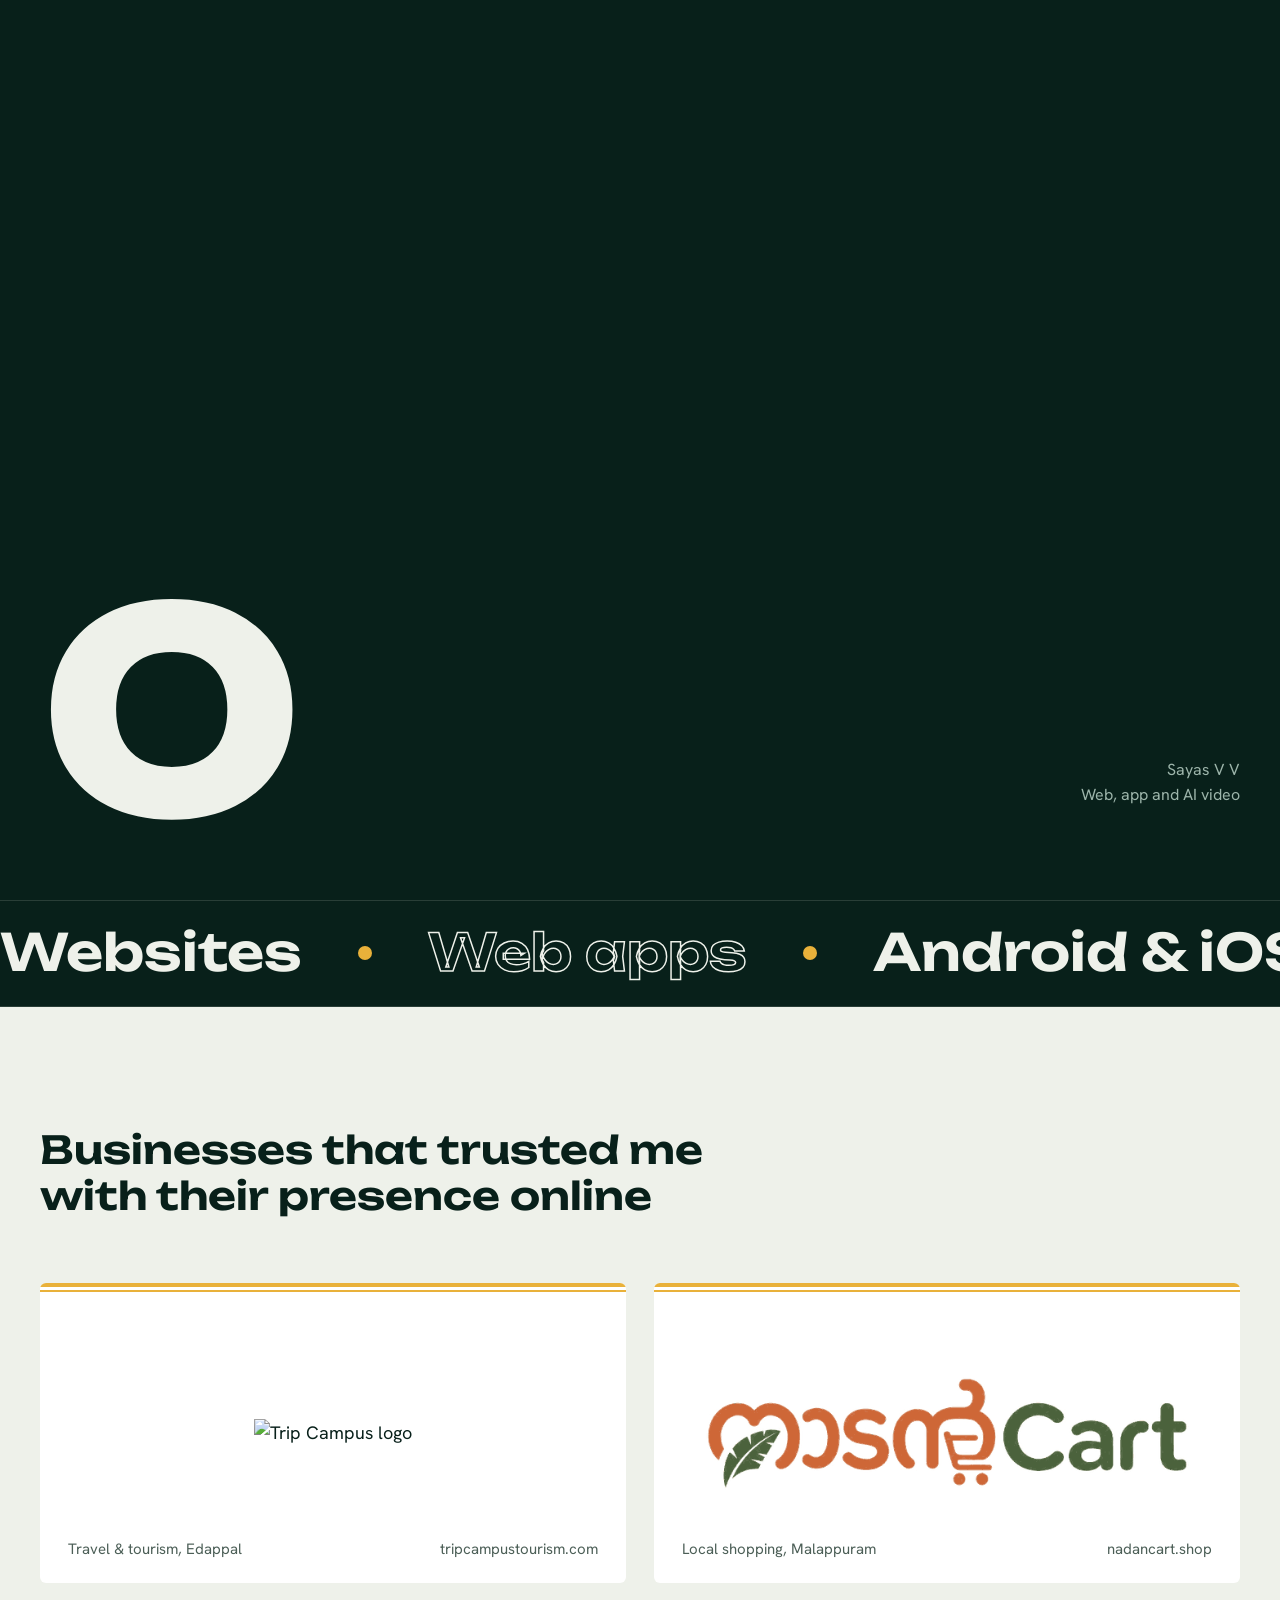
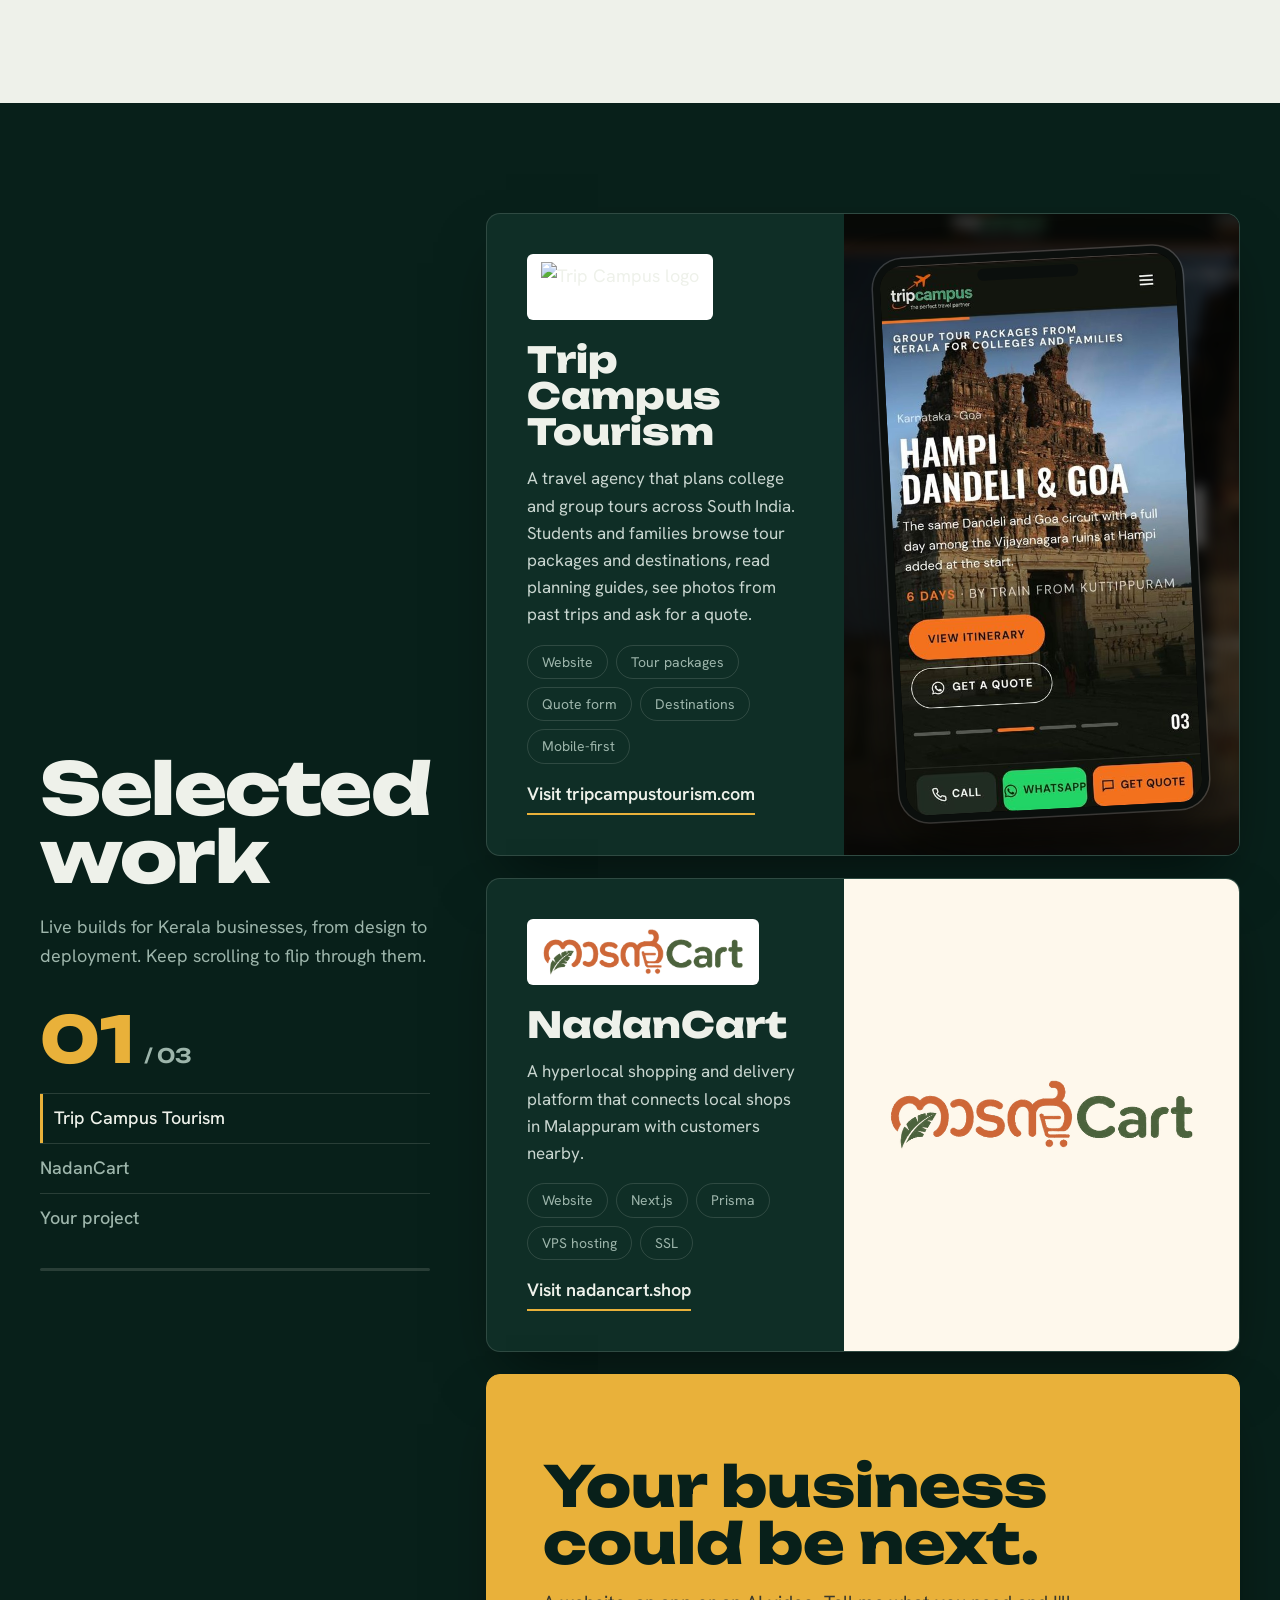
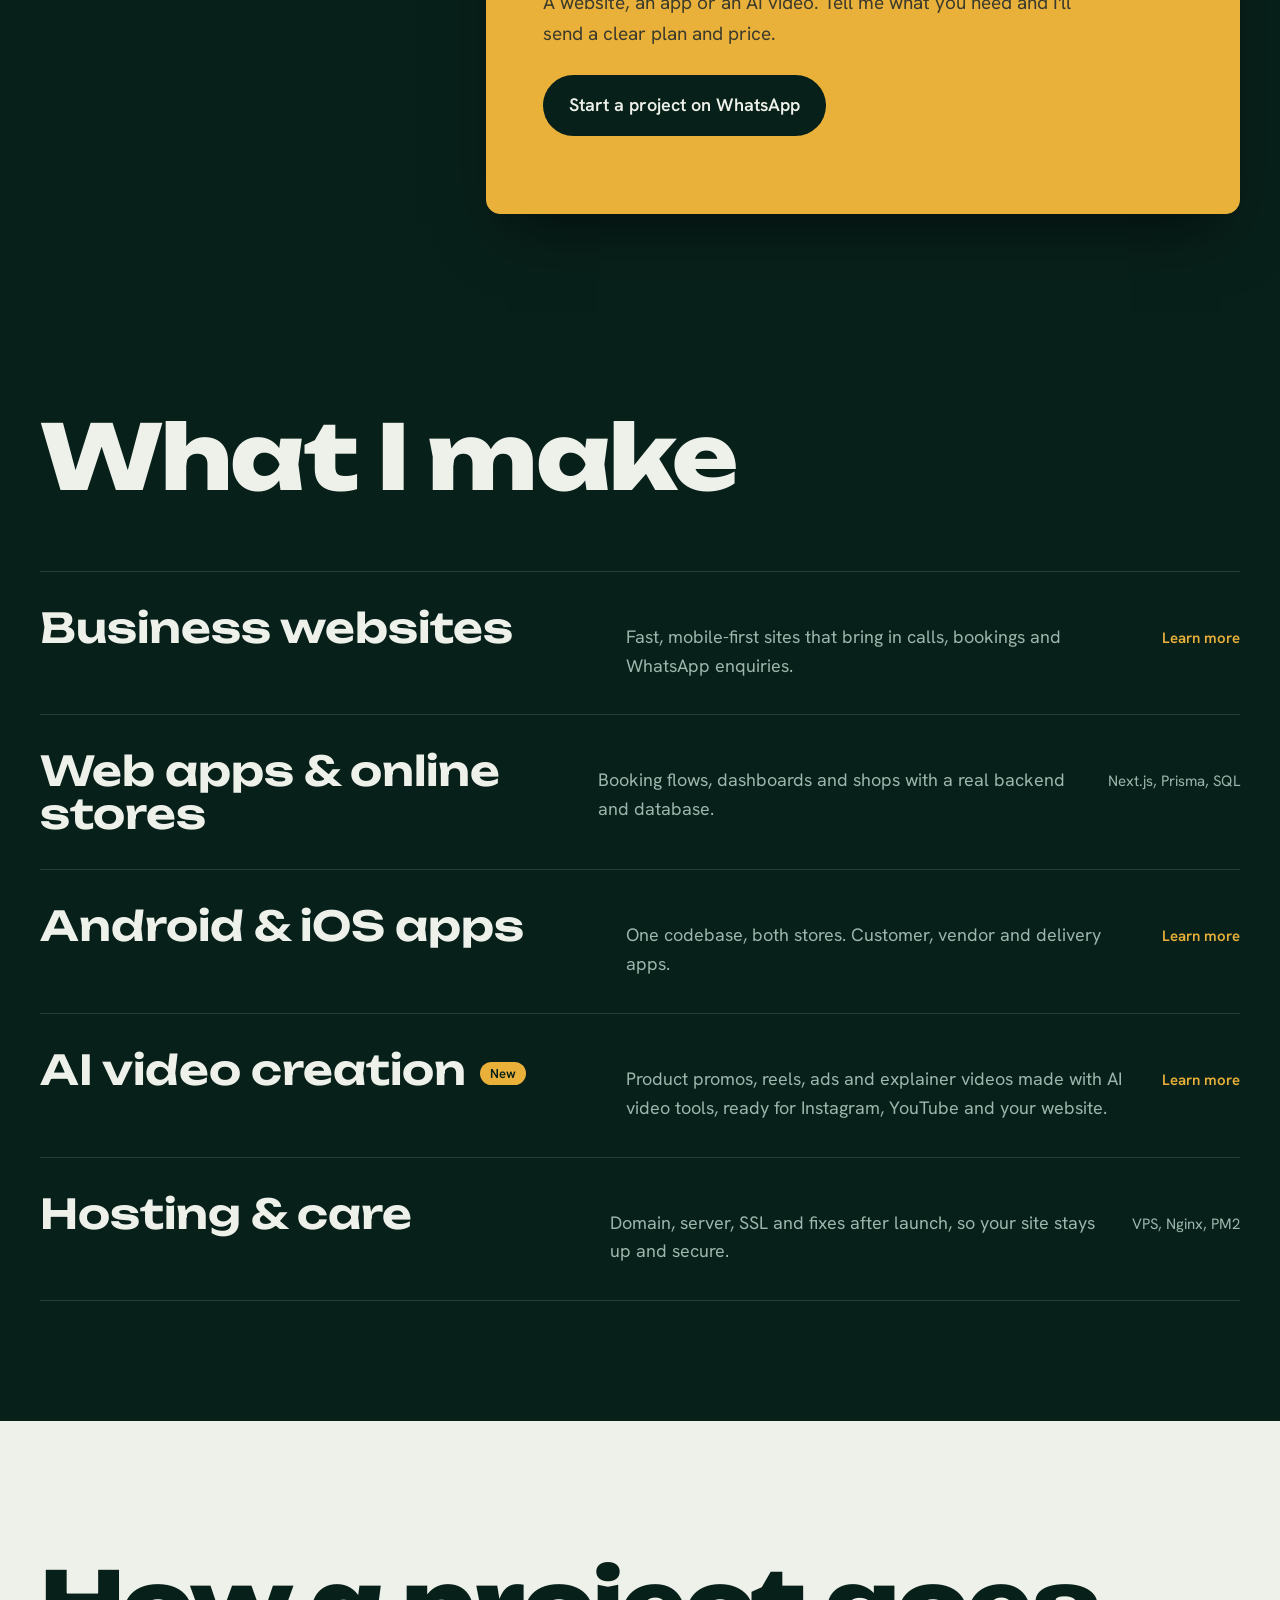
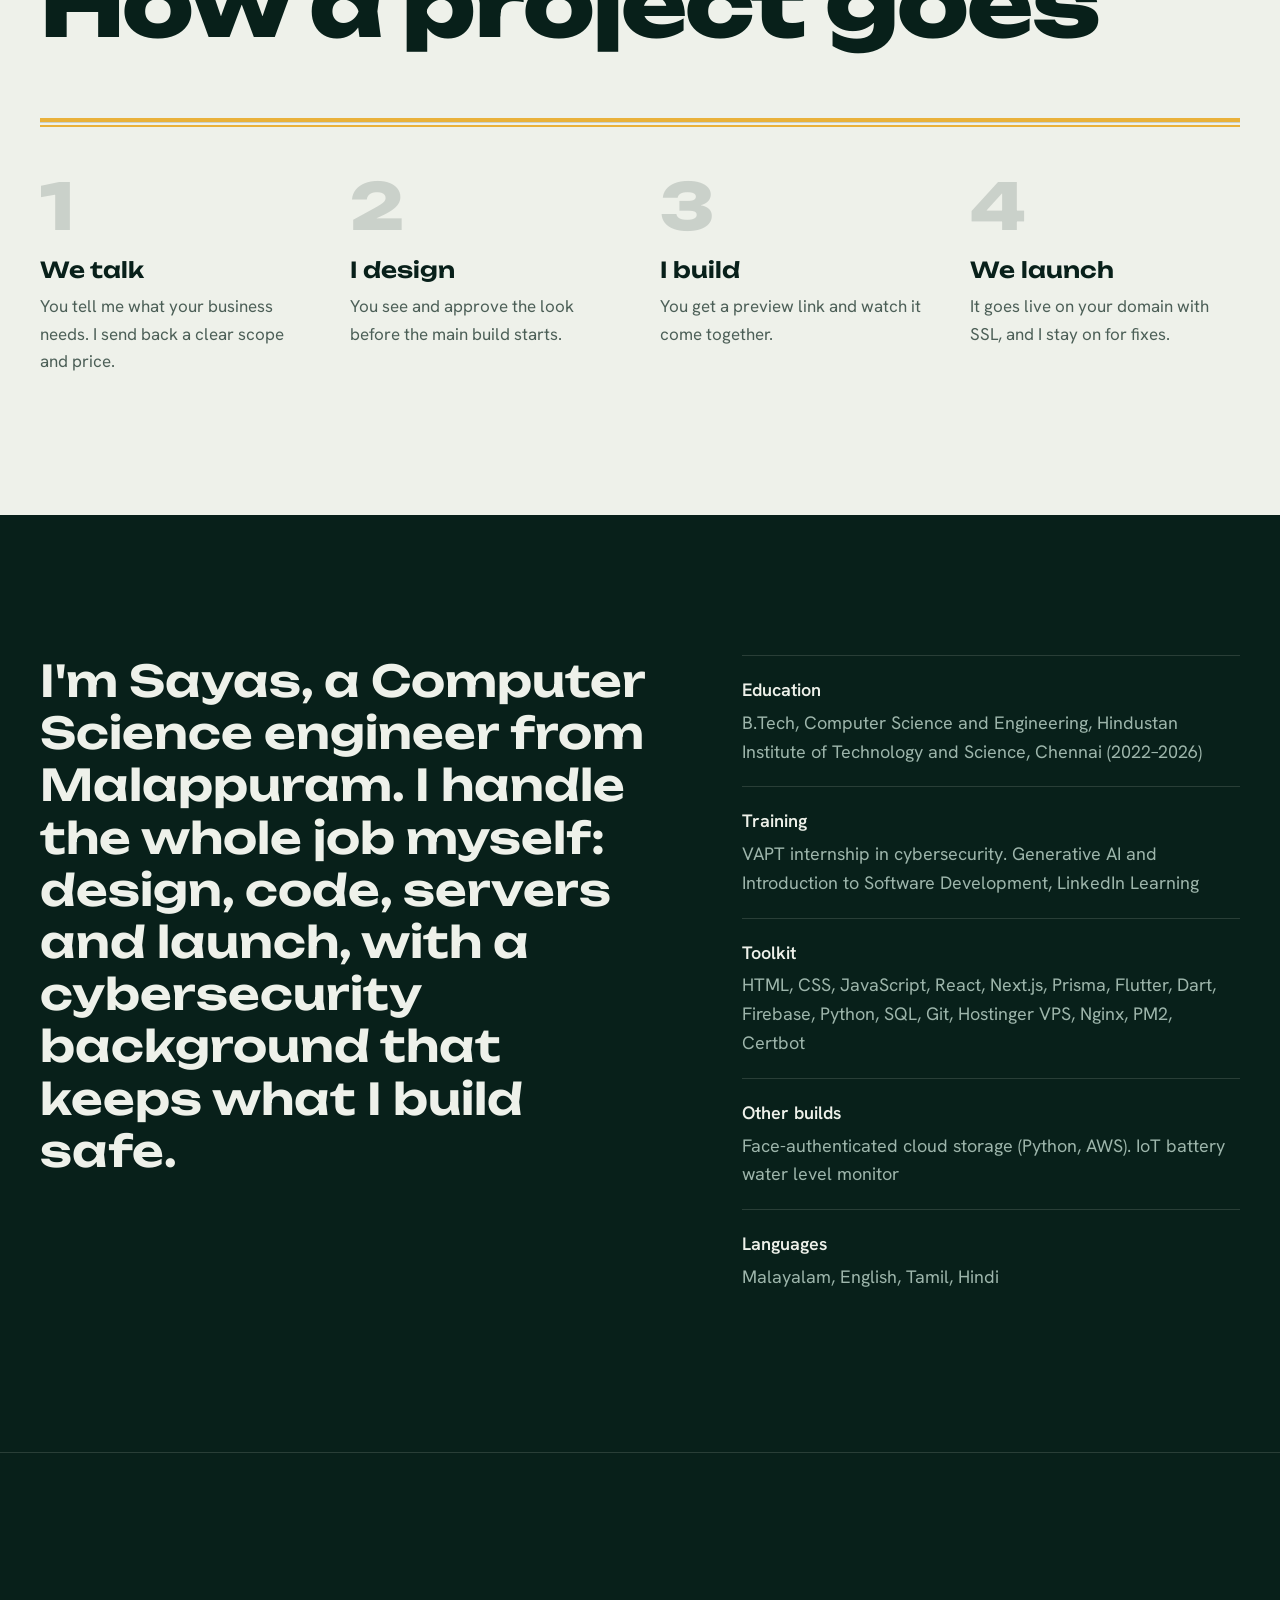
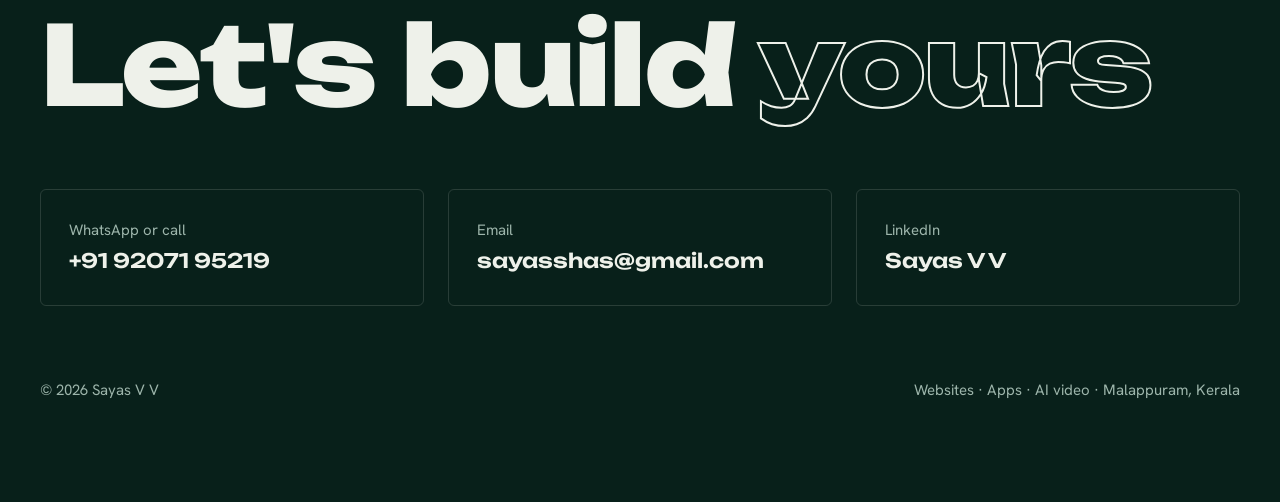
==== index.html @ 2b57c1a7 "Launch redesigned portfolio site with service pages Co-Authored-By: Claude Opus 5.5 <noreply@anthrop" ====
<!DOCTYPE html>
<html lang="en">
<head>
<meta charset="utf-8">
<meta name="viewport" content="width=device-width, initial-scale=1">
<title>Freelance Web &amp; App Developer, Malappuram | Sayas V V</title>
<meta name="description" content="Freelance web and app developer in Malappuram, Kerala. I build business websites, online stores, Flutter apps and AI videos. Message me on WhatsApp for a quote.">
<link rel="canonical" href="https://www.sayasvvportfolio.space/">
<meta name="robots" content="index, follow, max-image-preview:large">
<meta name="author" content="Sayas V V">
<meta property="og:type" content="website">
<meta property="og:site_name" content="Sayas V V">
<meta property="og:locale" content="en_IN">
<meta property="og:title" content="Sayas V V — Freelance Web &amp; App Developer in Kerala">
<meta property="og:description" content="Websites, mobile apps and AI videos for businesses, built and launched end to end.">
<meta property="og:url" content="https://www.sayasvvportfolio.space/">
<meta property="og:image" content="https://www.sayasvvportfolio.space/og-image.jpg">
<meta property="og:image:width" content="1200">
<meta property="og:image:height" content="630">
<meta property="og:image:alt" content="Sayas V V, freelance web and app developer, Malappuram, Kerala">
<meta name="twitter:card" content="summary_large_image">
<meta name="twitter:title" content="Sayas V V — Freelance Web &amp; App Developer in Kerala">
<meta name="twitter:description" content="Websites, mobile apps and AI videos for businesses, built and launched end to end.">
<meta name="twitter:image" content="https://www.sayasvvportfolio.space/og-image.jpg">
<meta name="theme-color" content="#08201A">
<link rel="icon" href="favicon.svg" type="image/svg+xml">
<link rel="apple-touch-icon" href="apple-touch-icon.png">
<script type="application/ld+json">
{
 "@context": "https://schema.org",
 "@graph": [
  {
   "@type": "Person",
   "@id": "https://www.sayasvvportfolio.space/#person",
   "name": "Sayas V V",
   "jobTitle": "Freelance Web & App Developer",
   "url": "https://www.sayasvvportfolio.space/",
   "image": "https://www.sayasvvportfolio.space/og-image.jpg",
   "email": "mailto:sayasshas@gmail.com",
   "telephone": "+919207195219",
   "address": {
    "@type": "PostalAddress",
    "addressLocality": "Malappuram",
    "addressRegion": "Kerala",
    "addressCountry": "IN"
   },
   "alumniOf": {
    "@type": "CollegeOrUniversity",
    "name": "Hindustan Institute of Technology and Science"
   },
   "knowsAbout": [
    "Web development",
    "React",
    "Next.js",
    "Flutter",
    "Mobile app development",
    "AI video creation",
    "Cybersecurity"
   ],
   "knowsLanguage": [
    "ml",
    "en",
    "ta",
    "hi"
   ],
   "sameAs": [
    "https://www.linkedin.com/in/sayas-v-v-527461316"
   ]
  },
  {
   "@type": "ProfessionalService",
   "@id": "https://www.sayasvvportfolio.space/#service",
   "name": "Sayas V V — Freelance Web & App Development",
   "url": "https://www.sayasvvportfolio.space/",
   "image": "https://www.sayasvvportfolio.space/og-image.jpg",
   "telephone": "+919207195219",
   "email": "sayasshas@gmail.com",
   "founder": {
    "@id": "https://www.sayasvvportfolio.space/#person"
   },
   "address": {
    "@type": "PostalAddress",
    "addressLocality": "Malappuram",
    "addressRegion": "Kerala",
    "addressCountry": "IN"
   },
   "areaServed": [
    {
     "@type": "City",
     "name": "Malappuram"
    },
    {
     "@type": "State",
     "name": "Kerala"
    },
    {
     "@type": "Country",
     "name": "India"
    }
   ],
   "hasOfferCatalog": {
    "@type": "OfferCatalog",
    "name": "Services",
    "itemListElement": [
     {
      "@type": "Offer",
      "itemOffered": {
       "@type": "Service",
       "name": "Business website development",
       "description": "Fast, mobile-first websites for local businesses"
      }
     },
     {
      "@type": "Offer",
      "itemOffered": {
       "@type": "Service",
       "name": "Web app and online store development",
       "description": "Booking systems, dashboards and e-commerce built with Next.js and Prisma"
      }
     },
     {
      "@type": "Offer",
      "itemOffered": {
       "@type": "Service",
       "name": "Android and iOS app development",
       "description": "Cross-platform mobile apps built with Flutter"
      }
     },
     {
      "@type": "Offer",
      "itemOffered": {
       "@type": "Service",
       "name": "AI video creation",
       "description": "Product promos, reels, ads and explainer videos made with AI video tools"
      }
     },
     {
      "@type": "Offer",
      "itemOffered": {
       "@type": "Service",
       "name": "Website hosting and maintenance",
       "description": "Domain, VPS, SSL setup and ongoing fixes"
      }
     }
    ]
   }
  },
  {
   "@type": "WebSite",
   "@id": "https://www.sayasvvportfolio.space/#website",
   "url": "https://www.sayasvvportfolio.space/",
   "name": "Sayas V V",
   "inLanguage": "en-IN",
   "publisher": {
    "@id": "https://www.sayasvvportfolio.space/#person"
   }
  }
 ]
}
</script>
<link rel="preconnect" href="https://cdnjs.cloudflare.com" crossorigin>
<link rel="preconnect" href="https://unpkg.com" crossorigin>
<link rel="preconnect" href="https://fonts.googleapis.com">
<link rel="preconnect" href="https://fonts.gstatic.com" crossorigin>
<link href="https://fonts.googleapis.com/css2?family=Unbounded:wght@400;600;800&family=Hanken+Grotesk:wght@400;500;600&display=swap" rel="stylesheet">
<style>
:root{
  --ink:#08201A;      /* backwater green, the night */
  --ink-2:#0F2E26;
  --paper:#EEF1EA;    /* daylight */
  --gold:#E9B13A;     /* kasavu gold */
  --leaf:#3E9C74;
  --mist:#9DB5AB;
  --line:rgba(238,241,234,.14);
}
*{box-sizing:border-box}
.sr{position:absolute!important;width:1px;height:1px;padding:0;margin:-1px;overflow:hidden;clip:rect(0,0,0,0);white-space:nowrap;border:0}
html{background:var(--ink)}
body{margin:0;background:var(--ink);color:var(--paper);font:18px/1.6 "Hanken Grotesk",system-ui,sans-serif;-webkit-font-smoothing:antialiased;overflow-x:hidden}
a{color:inherit}
img{display:block;max-width:100%}
:focus-visible{outline:2px solid var(--gold);outline-offset:4px;border-radius:2px}
.d{font-family:Unbounded,system-ui,sans-serif;letter-spacing:-.02em;line-height:.95}
.wrap{max-width:1320px;margin:0 auto;padding:0 40px}
.kasavu{height:10px;background:
  linear-gradient(var(--gold),var(--gold)) 0 0/100% 4px no-repeat,
  linear-gradient(var(--gold),var(--gold)) 0 7px/100% 2px no-repeat;transform-origin:left}

/* ---------- loader ---------- */
#loader{position:fixed;inset:0;z-index:100;background:var(--ink);display:flex;flex-direction:column;justify-content:flex-end;padding:40px}
#loader .count{font:800 clamp(96px,22vw,320px)/.8 Unbounded,sans-serif;color:var(--paper);letter-spacing:-.04em}
#loader .row{display:flex;justify-content:space-between;align-items:end;gap:20px}
#loader p{margin:0 0 14px;color:var(--mist);font-size:16px;max-width:260px;text-align:right}
#loader .kasavu{margin-top:28px;transform:scaleX(0)}
.no-js #loader,.reduced #loader{display:none}

/* ---------- nav ---------- */
header{position:fixed;top:0;left:0;right:0;z-index:50;mix-blend-mode:difference}
header .wrap{display:flex;justify-content:space-between;align-items:center;height:84px}
.brand{font:600 17px Unbounded,sans-serif;text-decoration:none;color:#fff}
header nav{display:flex;gap:32px;align-items:center}
header nav a{text-decoration:none;color:#fff;font-weight:500}
header nav a.pill{border:1.5px solid #fff;border-radius:40px;padding:9px 20px}

/* ---------- hero ---------- */
.hero{position:relative;min-height:100svh;display:flex;flex-direction:column;justify-content:flex-end;padding:120px 0 48px;overflow:hidden}
#ripples{position:absolute;inset:0;width:100%;height:100%;opacity:.9}
.hero .wrap{position:relative;width:100%}
.role{font-size:20px;color:var(--mist);margin:0 0 10px;overflow:hidden}
.role span{display:inline-block}
.name{font-weight:800;font-size:clamp(40px,12.4vw,210px);margin:0;white-space:nowrap}
.name .ch{display:inline-block;will-change:transform}
.name-line{overflow:hidden;padding-bottom:.04em}
.hero-foot{display:grid;grid-template-columns:1fr auto;gap:40px;align-items:end;margin-top:36px}
.hero-foot p{font-size:22px;line-height:1.5;margin:0;max-width:30em}
.scroll-cue{display:flex;align-items:center;gap:12px;color:var(--mist);font-size:15px;white-space:nowrap}
.scroll-cue i{width:1px;height:56px;background:linear-gradient(var(--gold),transparent);display:block;animation:drip 2s infinite}
@keyframes drip{0%{transform:scaleY(0);transform-origin:top}50%{transform:scaleY(1);transform-origin:top}51%{transform-origin:bottom}100%{transform:scaleY(0);transform-origin:bottom}}

/* ---------- marquee ---------- */
.marquee{border-top:1px solid var(--line);border-bottom:1px solid var(--line);overflow:hidden;padding:26px 0;white-space:nowrap}
.marquee .track{display:inline-flex;gap:56px;font:600 clamp(28px,4vw,52px)/1 Unbounded,sans-serif;will-change:transform}
.marquee .track span{display:inline-flex;align-items:center;gap:56px}
.marquee .track span::after{content:"";width:14px;height:14px;border-radius:50%;background:var(--gold)}
.marquee .track span.o{color:transparent;-webkit-text-stroke:1.5px var(--paper)}

/* ---------- clients ---------- */
.clients{background:var(--paper);color:var(--ink);padding:120px 0}
.clients h2{font:600 clamp(26px,3vw,40px)/1.2 Unbounded,sans-serif;margin:0 0 64px;max-width:18em}
.logos{display:grid;grid-template-columns:1fr 1fr;gap:28px}
.logo-tile{position:relative;background:#fff;border-radius:6px;min-height:300px;display:flex;align-items:center;justify-content:center;padding:48px;text-decoration:none;color:var(--ink);overflow:hidden}
.logo-tile img{max-height:120px;width:auto;transition:transform .5s cubic-bezier(.2,.8,.2,1)}
.logo-tile:hover img{transform:scale(1.06)}
.logo-tile .cap{position:absolute;left:28px;bottom:22px;right:28px;display:flex;justify-content:space-between;font-size:15px;color:#4C5F57}
.logo-tile .kasavu{position:absolute;left:0;right:0;top:0}

/* ---------- work: cards change as you scroll ---------- */
.work{position:relative;background:var(--ink)}
.work-pin{min-height:100svh;display:flex;align-items:center;padding:110px 0 60px}
.work-grid{display:grid;grid-template-columns:.72fr 1.6fr;gap:56px;align-items:center;width:100%}
.work-side h2{font-weight:800;font-size:clamp(48px,5.6vw,96px);margin:0 0 22px}
.work-side p{color:var(--mist);margin:0 0 36px;max-width:22em}
.work-count{font:800 64px/1 Unbounded,sans-serif;display:flex;align-items:baseline;gap:10px;margin-bottom:22px}
.work-count .cur{display:inline-block;color:var(--gold);min-width:1.4em}
.work-count .tot{font-size:20px;color:var(--mist);font-weight:600}
.work-list{list-style:none;margin:0 0 26px;padding:0}
.work-list li{padding:10px 0;border-top:1px solid var(--line);color:var(--mist);transition:color .3s,padding .3s;font-weight:500}
.work-list li.on{color:var(--paper);padding-left:14px;box-shadow:inset 3px 0 0 var(--gold)}
.work-bar{height:3px;background:var(--line);border-radius:3px;overflow:hidden}
.work-bar i{display:block;height:100%;width:0;background:var(--gold)}
.deck{display:flex;flex-direction:column;gap:22px}
.cards-on .deck{position:relative;display:block;height:min(72svh,620px)}
.cards-on .deck .proj{position:absolute;inset:0;will-change:transform}
.proj{display:grid;grid-template-columns:.95fr 1.05fr;background:var(--ink-2);border-radius:14px;overflow:hidden;min-height:440px;box-shadow:0 30px 60px -20px rgba(0,0,0,.55);border:1px solid var(--line)}
.proj-info{padding:40px;display:flex;flex-direction:column;gap:16px}
.proj-info .lg{height:50px;width:auto;align-self:flex-start;background:#fff;padding:8px 14px;border-radius:6px;box-sizing:content-box}
.proj-info h3{font:800 clamp(28px,2.8vw,44px)/1 Unbounded,sans-serif;margin:6px 0 0}
.proj-info p{margin:0;color:#C9D6D0;font-size:17px}
.chips{display:flex;flex-wrap:wrap;gap:8px}
.chips span{border:1px solid var(--line);border-radius:30px;padding:5px 14px;font-size:14px;color:var(--mist)}
.visit{margin-top:auto;display:inline-flex;align-items:center;gap:12px;font-weight:600;text-decoration:none;align-self:flex-start;border-bottom:2px solid var(--gold);padding-bottom:4px}
.proj-media{position:relative;overflow:hidden;background:#0b0b0b}
.proj-media img{position:absolute;inset:0;width:100%;height:100%;object-fit:cover;object-position:left top}
.proj-media.cart{background:#FEF8EC;display:flex;align-items:center;justify-content:center}
.proj-media.cart img{position:relative;width:78%;height:auto;object-fit:contain}
.proj-media.device{display:flex;align-items:center;justify-content:center;background:#0E1512}
.proj-media.device .bgshot{filter:blur(6px) brightness(.45);transform:scale(1.08)}
.phone{position:relative;height:88%;aspect-ratio:880/1598;border-radius:30px;border:7px solid #0B0F0D;box-shadow:0 0 0 1.5px rgba(255,255,255,.18),0 30px 60px -12px rgba(0,0,0,.7);overflow:hidden;background:#000;transform:rotate(-3deg)}
.phone img{position:absolute;inset:0;width:100%;height:100%;object-fit:cover;object-position:top}
.phone::before{content:"";position:absolute;top:7px;left:50%;width:34%;height:12px;margin-left:-17%;border-radius:10px;background:#0B0F0D;z-index:1}
.proj.next{background:var(--gold);color:var(--ink);grid-template-columns:1fr;border-color:var(--gold)}
.proj.next .proj-info{justify-content:center;padding:56px}
.proj.next h3{font-size:clamp(36px,4.4vw,72px);line-height:1.02}
.proj.next p{color:#3B3A2C;font-size:19px;max-width:28em}
.proj.next .go{align-self:flex-start;margin-top:10px;background:var(--ink);color:var(--paper);text-decoration:none;font-weight:600;padding:16px 26px;border-radius:40px}

/* ---------- services ---------- */
.services{padding:140px 0 120px}
.sec-title{font-weight:800;font-size:clamp(48px,7vw,104px);margin:0 0 72px}
.svc{display:grid;grid-template-columns:1.1fr 1fr auto;gap:32px;align-items:baseline;padding:34px 0;border-top:1px solid var(--line);position:relative}
.svc:last-child{border-bottom:1px solid var(--line)}
a.svc{text-decoration:none;color:inherit}
a.svc .tools{color:var(--gold);font-weight:600}
.svc h3{font:600 clamp(26px,3.2vw,46px)/1.05 Unbounded,sans-serif;margin:0;transition:transform .45s cubic-bezier(.2,.8,.2,1),color .3s}
.svc p{margin:0;color:var(--mist)}
.svc .tools{font-size:15px;color:var(--mist);text-align:right;white-space:nowrap}
.svc::before{content:"";position:absolute;left:0;top:-1px;height:1px;width:100%;background:var(--gold);transform:scaleX(0);transform-origin:left;transition:transform .6s cubic-bezier(.2,.8,.2,1)}
.svc:hover::before{transform:scaleX(1)}
.svc:hover h3{transform:translateX(18px);color:var(--gold)}
.svc .new{display:inline-block;vertical-align:middle;margin-left:14px;font:600 13px Hanken Grotesk,sans-serif;background:var(--gold);color:var(--ink);padding:3px 10px;border-radius:20px;letter-spacing:0}

/* ---------- process ---------- */
.process{background:var(--paper);color:var(--ink);padding:140px 0}
.process .sec-title{color:var(--ink)}
.rail{position:relative;display:grid;grid-template-columns:repeat(4,1fr);gap:40px;padding-top:56px}
.rail .kasavu{position:absolute;top:0;left:0;right:0}
.rail .base{position:absolute;top:4px;left:0;right:0;height:1px;background:#C9D1CB}
.step .n{font:800 64px/1 Unbounded,sans-serif;color:var(--ink);opacity:.15;transition:opacity .4s}
.step.on .n{opacity:1;color:#B9821A}
.step h3{font:600 22px Unbounded,sans-serif;margin:18px 0 10px}
.step p{margin:0;color:#4C5F57;font-size:17px}

/* ---------- about ---------- */
.about{padding:140px 0}
.about-grid{display:grid;grid-template-columns:1.25fr 1fr;gap:80px}
.big-quote{font:600 clamp(28px,3.4vw,48px)/1.2 Unbounded,sans-serif;margin:0}
.big-quote .w{display:inline-block;opacity:.18}
.facts{margin:0}
.facts div{padding:20px 0;border-top:1px solid var(--line)}
.facts dt{font-weight:600;margin-bottom:4px}
.facts dd{margin:0;color:var(--mist)}

/* ---------- contact ---------- */
.contact{position:relative;padding:160px 0 60px;overflow:hidden;border-top:1px solid var(--line)}
.contact .huge{font-weight:800;font-size:clamp(40px,8.6vw,150px);margin:0;white-space:nowrap}
.contact .huge a{text-decoration:none;display:inline-block}
.contact .huge .o{color:transparent;-webkit-text-stroke:2px var(--paper);transition:color .4s}
.contact .huge a:hover .o{color:var(--gold);-webkit-text-stroke-color:var(--gold)}
.contact-row{display:grid;grid-template-columns:repeat(3,1fr);gap:24px;margin-top:72px}
.c-card{border:1px solid var(--line);border-radius:6px;padding:28px;text-decoration:none;display:block;transition:background .3s,color .3s,border-color .3s}
.c-card:hover{background:var(--gold);color:var(--ink);border-color:var(--gold)}
.c-card small{display:block;color:var(--mist);font-size:15px;margin-bottom:6px;transition:color .3s}
.c-card:hover small{color:var(--ink)}
.c-card b{font:600 20px Unbounded,sans-serif}
footer{display:flex;justify-content:space-between;flex-wrap:wrap;gap:16px;color:var(--mist);font-size:15px;padding:72px 0 40px}

/* ---------- responsive ---------- */
/* mobile pieces (hidden on desktop) */
.menu-btn{display:none;background:none;border:1.5px solid #fff;color:#fff;border-radius:40px;height:44px;padding:0 18px;font:600 15px "Hanken Grotesk",sans-serif;align-items:center;gap:10px;cursor:pointer}
.menu-btn i{position:relative;width:16px;height:2px;background:currentColor;display:block;transition:background .2s}
.menu-btn i::before,.menu-btn i::after{content:"";position:absolute;left:0;width:16px;height:2px;background:currentColor;transition:transform .3s}
.menu-btn i::before{top:-5px}.menu-btn i::after{top:5px}
.menu-open .menu-btn i{background:transparent}
.menu-open .menu-btn i::before{transform:translateY(5px) rotate(45deg)}
.menu-open .menu-btn i::after{transform:translateY(-5px) rotate(-45deg)}
#menu{position:fixed;inset:0;z-index:45;background:var(--ink);display:flex;flex-direction:column;justify-content:flex-end;padding:100px 20px calc(32px + env(safe-area-inset-bottom));clip-path:circle(0 at calc(100% - 52px) 42px);transition:clip-path .7s cubic-bezier(.7,0,.2,1);visibility:hidden}
.menu-open #menu{clip-path:circle(150% at calc(100% - 52px) 42px);visibility:visible}
#menu a{font:800 clamp(40px,12vw,64px)/1.1 Unbounded,sans-serif;text-decoration:none;color:var(--paper);display:block;padding:6px 0;opacity:0;transform:translateY(30px);transition:opacity .4s,transform .5s cubic-bezier(.2,.8,.2,1)}
.menu-open #menu a{opacity:1;transform:none}
.menu-open #menu a:nth-child(2){transition-delay:.06s}.menu-open #menu a:nth-child(3){transition-delay:.12s}.menu-open #menu a:nth-child(4){transition-delay:.18s}
#menu .kasavu{margin:26px 0 22px}
#menu .m-meta{color:var(--mist);font-size:16px;line-height:1.7}
#menu .m-meta a{font:600 16px "Hanken Grotesk",sans-serif;display:inline;padding:0;color:var(--gold)}
.m-cta{display:none}

@media (max-width:960px){
  .wrap{padding:0 20px}
  header .wrap{height:72px}
  header nav{display:none}
  .menu-btn{display:inline-flex}
  .hero{padding:110px 0 32px}
  .hero-foot{grid-template-columns:1fr;margin-top:26px}
  .scroll-cue{display:none}
  .marquee{padding:18px 0}
  .marquee .track{font-size:26px;gap:32px}
  .marquee .track span{gap:32px}
  .marquee .track span::after{width:10px;height:10px}
  .clients{padding:80px 0}
  .clients h2{margin-bottom:36px}
  .logos{grid-template-columns:1fr;gap:16px}
  .logo-tile{min-height:200px;padding:36px 24px 60px}
  .logo-tile img{max-height:84px}

  /* work: compact header, cards fill the rest of the screen */
  .work-pin{padding:84px 0 calc(84px + env(safe-area-inset-bottom));align-items:flex-start}
  .work-grid{grid-template-columns:1fr;gap:18px}
  .work-side{display:grid;grid-template-columns:1fr auto;align-items:end;gap:6px 16px}
  .work-side h2{font-size:clamp(36px,10.5vw,60px);margin:0}
  .work-side p,.work-list{display:none}
  .work-count{font-size:34px;margin:0}
  .work-count .tot{font-size:15px}
  .work-bar{grid-column:1/-1;margin-top:6px}
  .cards-on .deck{height:calc(100svh - 84px - 84px - 120px);min-height:430px;max-height:640px}
  .proj{grid-template-columns:1fr;grid-template-rows:34% 1fr;min-height:0}
  .proj-media{order:-1}
  .proj-media.cart img{width:68%}
  .proj-media.device .bgshot{display:none}
  .proj-media.device .phone{height:auto;width:100%;aspect-ratio:auto;position:absolute;inset:0;border:0;border-radius:0;box-shadow:none;transform:none}
  .proj-media.device .phone::before{display:none}
  .proj-media.device .phone img{object-position:50% 34%}
  .proj-info{padding:20px 22px;gap:10px;min-height:0}
  .proj-info .lg{display:none}
  .proj-info h3{font-size:24px}
  .proj-info p{font-size:15px;line-height:1.5;display:-webkit-box;-webkit-line-clamp:5;-webkit-box-orient:vertical;overflow:hidden}
  .chips span{font-size:12px;padding:3px 10px}
  .chips span:nth-child(n+4){display:none}
  .visit{min-height:40px}
  .proj.next{grid-template-rows:1fr}
  .proj.next .proj-info{padding:30px 24px}
  .proj.next h3{font-size:clamp(30px,9vw,44px)}
  .proj.next p{font-size:16px;display:block}

  .services{padding:88px 0}
  .sec-title{margin-bottom:40px}
  .svc{grid-template-columns:1fr;gap:8px;padding:24px 0}
  .svc h3{font-size:26px}
  .svc .tools{text-align:left;white-space:normal;font-size:14px}
  .svc:hover h3{transform:none}
  .process{padding:88px 0}
  .rail{grid-template-columns:1fr 1fr}
  .about{padding:88px 0}
  .about-grid{grid-template-columns:1fr;gap:40px}
  .contact{padding:100px 0 calc(110px + env(safe-area-inset-bottom))}
  .contact .huge{white-space:normal;font-size:clamp(48px,15vw,96px);line-height:1}
  .contact-row{grid-template-columns:1fr;gap:12px;margin-top:44px}
  .c-card{padding:22px}

  /* sticky contact bar */
  .m-cta{display:grid;grid-template-columns:1fr 1fr;gap:10px;position:fixed;left:12px;right:12px;bottom:calc(12px + env(safe-area-inset-bottom));z-index:44;transform:translateY(140%);transition:transform .5s cubic-bezier(.2,.8,.2,1)}
  .m-cta.show{transform:none}
  .menu-open .m-cta{transform:translateY(140%)}
  .m-cta a{height:52px;border-radius:30px;display:flex;align-items:center;justify-content:center;gap:8px;font-weight:600;text-decoration:none;box-shadow:0 10px 30px rgba(0,0,0,.35)}
  .m-cta .wa{background:var(--gold);color:var(--ink)}
  .m-cta .call{background:var(--paper);color:var(--ink)}
  a,button{-webkit-tap-highlight-color:transparent}
}
@media (max-width:560px){
  body{font-size:17px}
  #loader{padding:20px}
  #loader .count{font-size:34vw}
  #loader .row{flex-direction:column-reverse;align-items:flex-start;gap:12px}
  #loader p{text-align:left;max-width:none;margin:0}
  .role{font-size:16px}
  .hero-foot p{font-size:18px}
  .name{font-size:19vw;white-space:normal;line-height:.92}
  .logo-tile .cap{left:20px;right:20px;bottom:16px;flex-direction:column;gap:0;font-size:14px}
  .big-quote{font-size:26px}
  /* process: vertical rail down the left */
  .rail{grid-template-columns:1fr;gap:34px;padding:0 0 0 34px}
  .rail .base{top:0;bottom:0;left:4px;right:auto;width:1px;height:auto}
  .rail .kasavu{top:0;bottom:0;left:0;right:auto;width:10px;height:auto;transform-origin:top;
    background:linear-gradient(var(--gold),var(--gold)) 0 0/4px 100% no-repeat,linear-gradient(var(--gold),var(--gold)) 7px 0/2px 100% no-repeat}
  .step .n{font-size:48px}
  .step h3{margin-top:8px}
}
@media (prefers-reduced-motion:reduce){
  .scroll-cue i{animation:none}
  .big-quote .w{opacity:1}
  .step .n{opacity:1}
  #menu,#menu a{transition:none}
}
</style>
<script>document.documentElement.className = window.matchMedia('(prefers-reduced-motion: reduce)').matches ? 'reduced' : 'js';</script>
</head>
<body>

<div id="loader" aria-hidden="true">
  <div class="row">
    <div class="count" id="count">0</div>
    <p>Sayas V V<br>Web, app and AI video</p>
  </div>
  <div class="kasavu" id="loadbar"></div>
</div>

<header>
  <div class="wrap">
    <a class="brand" href="#top">Sayas V V</a>
    <nav>
      <a class="opt" href="#work">Work</a>
      <a class="opt" href="#services">Services</a>
      <a class="opt" href="#about">About</a>
      <a class="pill" href="#contact">Start a project</a>
    </nav>
    <button class="menu-btn" id="menuBtn" aria-expanded="false" aria-controls="menu"><i></i><span>Menu</span></button>
  </div>
</header>

<nav id="menu" aria-label="Mobile">
  <a href="#work">Work</a>
  <a href="#services">Services</a>
  <a href="#about">About</a>
  <a href="#contact">Contact</a>
  <div class="kasavu"></div>
  <p class="m-meta">Malappuram, Kerala<br><a href="tel:+919207195219">+91 92071 95219</a> &nbsp; <a href="mailto:sayasshas@gmail.com">sayasshas@gmail.com</a></p>
</nav>

<main id="top">

  <section class="hero">
    <canvas id="ripples" aria-hidden="true"></canvas>
    <div class="wrap">
      <p class="role"><span>Freelance web &amp; app developer, Malappuram, Kerala</span></p>
      <h1 class="sr">Sayas V V, freelance web and app developer in Malappuram, Kerala</h1>
      <div class="name-line" aria-hidden="true"><div class="name d" id="name">Sayas V V</div></div>
      <div class="hero-foot">
        <p>I design and build websites, mobile apps and AI videos for businesses in Malappuram, across Kerala and beyond, and put them online on your own domain. One person, from first call to launch.</p>
        <div class="scroll-cue"><i></i>Scroll to see the work</div>
      </div>
    </div>
  </section>

  <div class="marquee" aria-hidden="true">
    <div class="track" id="mq">
      <span>Websites</span><span class="o">Web apps</span><span>Android &amp; iOS</span><span class="o">AI video</span><span>Online stores</span><span class="o">Hosting</span>
      <span>Websites</span><span class="o">Web apps</span><span>Android &amp; iOS</span><span class="o">AI video</span><span>Online stores</span><span class="o">Hosting</span>
    </div>
  </div>

  <section class="clients">
    <div class="wrap">
      <h2 class="reveal">Businesses that trusted me with their presence online</h2>
      <div class="logos">
        <a class="logo-tile reveal" href="https://www.tripcampustourism.com" target="_blank" rel="noopener">
          <div class="kasavu stripe"></div>
          <img src="https://www.tripcampustourism.com/assets/img/trip-campus-logo.png" alt="Trip Campus logo" loading="lazy">
          <div class="cap"><span>Travel &amp; tourism, Edappal</span><span>tripcampustourism.com</span></div>
        </a>
        <a class="logo-tile reveal" href="https://www.nadancart.shop" target="_blank" rel="noopener">
          <div class="kasavu stripe"></div>
          <img src="[data-uri]" alt="NadanCart logo" loading="lazy">
          <div class="cap"><span>Local shopping, Malappuram</span><span>nadancart.shop</span></div>
        </a>
      </div>
    </div>
  </section>

  <section class="work" id="work">
    <div class="work-pin">
      <div class="wrap work-grid">
        <div class="work-side">
          <h2 class="d">Selected work</h2>
          <p>Live builds for Kerala businesses, from design to deployment. Keep scrolling to flip through them.</p>
          <div class="work-count" aria-hidden="true"><span class="cur" id="wcur">01</span><span class="tot">/ 03</span></div>
          <ol class="work-list" id="wlist" aria-hidden="true"><li class="on">Trip Campus Tourism</li><li>NadanCart</li><li>Your project</li></ol>
          <div class="work-bar" aria-hidden="true"><i id="wbar"></i></div>
        </div>
        <div class="deck" id="deck">
          <article class="proj">
            <div class="proj-info">
              <img class="lg" src="https://www.tripcampustourism.com/assets/img/trip-campus-logo.png" alt="Trip Campus logo">
              <h3>Trip Campus Tourism</h3>
              <p>A travel agency that plans college and group tours across South India. Students and families browse tour packages and destinations, read planning guides, see photos from past trips and ask for a quote.</p>
              <div class="chips"><span>Website</span><span>Tour packages</span><span>Quote form</span><span>Destinations</span><span>Mobile-first</span></div>
              <a class="visit" href="https://www.tripcampustourism.com" target="_blank" rel="noopener">Visit tripcampustourism.com</a>
            </div>
            <div class="proj-media device"><img class="bgshot" src="[data-uri]" alt=""><div class="phone"><img src="[data-uri]" alt="Trip Campus Tourism website on a phone"></div></div>
          </article>
          <article class="proj">
            <div class="proj-info">
              <img class="lg" src="[data-uri]" alt="NadanCart logo">
              <h3>NadanCart</h3>
              <p>A hyperlocal shopping and delivery platform that connects local shops in Malappuram with customers nearby.</p>
              <div class="chips"><span>Website</span><span>Next.js</span><span>Prisma</span><span>VPS hosting</span><span>SSL</span></div>
              <a class="visit" href="https://www.nadancart.shop" target="_blank" rel="noopener">Visit nadancart.shop</a>
            </div>
            <div class="proj-media cart"><img src="[data-uri]" alt=""></div>
          </article>
          <article class="proj next">
            <div class="proj-info">
              <h3>Your business could be next.</h3>
              <p>A website, an app or an AI video. Tell me what you need and I'll send a clear plan and price.</p>
              <a class="go" href="https://wa.me/919207195219?text=Hi%20Sayas%2C%20I%27d%20like%20to%20discuss%20a%20project." target="_blank" rel="noopener">Start a project on WhatsApp</a>
            </div>
          </article>
        </div>
      </div>
    </div>
  </section>

  <section class="services" id="services">
    <div class="wrap">
      <h2 class="sec-title d reveal">What I make</h2>
      <a class="svc reveal" href="web-design-malappuram/"><h3>Business websites</h3><p>Fast, mobile-first sites that bring in calls, bookings and WhatsApp enquiries.</p><span class="tools">Learn more</span></a>
      <div class="svc reveal"><h3>Web apps &amp; online stores</h3><p>Booking flows, dashboards and shops with a real backend and database.</p><span class="tools">Next.js, Prisma, SQL</span></div>
      <a class="svc reveal" href="app-development-kerala/"><h3>Android &amp; iOS apps</h3><p>One codebase, both stores. Customer, vendor and delivery apps.</p><span class="tools">Learn more</span></a>
      <a class="svc reveal" href="ai-video-creation-kerala/"><h3>AI video creation<span class="new">New</span></h3><p>Product promos, reels, ads and explainer videos made with AI video tools, ready for Instagram, YouTube and your website.</p><span class="tools">Learn more</span></a>
      <div class="svc reveal"><h3>Hosting &amp; care</h3><p>Domain, server, SSL and fixes after launch, so your site stays up and secure.</p><span class="tools">VPS, Nginx, PM2</span></div>
    </div>
  </section>

  <section class="process">
    <div class="wrap">
      <h2 class="sec-title d reveal">How a project goes</h2>
      <div class="rail" id="rail">
        <div class="base"></div>
        <div class="kasavu" id="railbar"></div>
        <div class="step"><div class="n">1</div><h3>We talk</h3><p>You tell me what your business needs. I send back a clear scope and price.</p></div>
        <div class="step"><div class="n">2</div><h3>I design</h3><p>You see and approve the look before the main build starts.</p></div>
        <div class="step"><div class="n">3</div><h3>I build</h3><p>You get a preview link and watch it come together.</p></div>
        <div class="step"><div class="n">4</div><h3>We launch</h3><p>It goes live on your domain with SSL, and I stay on for fixes.</p></div>
      </div>
    </div>
  </section>

  <section class="about" id="about" aria-labelledby="about-h">
    <h2 class="sr" id="about-h">About Sayas V V</h2>
    <div class="wrap about-grid">
      <p class="big-quote" id="quote">I'm Sayas, a Computer Science engineer from Malappuram. I handle the whole job myself: design, code, servers and launch, with a cybersecurity background that keeps what I build safe.</p>
      <dl class="facts">
        <div class="reveal"><dt>Education</dt><dd>B.Tech, Computer Science and Engineering, Hindustan Institute of Technology and Science, Chennai (2022–2026)</dd></div>
        <div class="reveal"><dt>Training</dt><dd>VAPT internship in cybersecurity. Generative AI and Introduction to Software Development, LinkedIn Learning</dd></div>
        <div class="reveal"><dt>Toolkit</dt><dd>HTML, CSS, JavaScript, React, Next.js, Prisma, Flutter, Dart, Firebase, Python, SQL, Git, Hostinger VPS, Nginx, PM2, Certbot</dd></div>
        <div class="reveal"><dt>Other builds</dt><dd>Face-authenticated cloud storage (Python, AWS). IoT battery water level monitor</dd></div>
        <div class="reveal"><dt>Languages</dt><dd>Malayalam, English, Tamil, Hindi</dd></div>
      </dl>
    </div>
  </section>

  <section class="contact" id="contact">
    <div class="wrap">
      <h2 class="huge d"><a href="https://wa.me/919207195219?text=Hi%20Sayas%2C%20I%27d%20like%20to%20discuss%20a%20project." target="_blank" rel="noopener">Let's build <span class="o">yours</span></a></h2>
      <div class="contact-row">
        <a class="c-card reveal" href="https://wa.me/919207195219?text=Hi%20Sayas%2C%20I%27d%20like%20to%20discuss%20a%20project." target="_blank" rel="noopener"><small>WhatsApp or call</small><b>+91 92071 95219</b></a>
        <a class="c-card reveal" href="mailto:sayasshas@gmail.com?subject=Project%20enquiry"><small>Email</small><b>sayasshas@gmail.com</b></a>
        <a class="c-card reveal" href="https://www.linkedin.com/in/sayas-v-v-527461316" target="_blank" rel="noopener"><small>LinkedIn</small><b>Sayas V V</b></a>
      </div>
      <footer>
        <span>© <span id="yr">2026</span> Sayas V V</span>
        <span><a href="web-design-malappuram/" style="text-decoration:none">Websites</a> · <a href="app-development-kerala/" style="text-decoration:none">Apps</a> · <a href="ai-video-creation-kerala/" style="text-decoration:none">AI video</a> · Malappuram, Kerala</span>
      </footer>
    </div>
  </section>
</main>

<div class="m-cta" id="mcta">
  <a class="wa" href="https://wa.me/919207195219?text=Hi%20Sayas%2C%20I%27d%20like%20to%20discuss%20a%20project." target="_blank" rel="noopener">WhatsApp me</a>
  <a class="call" href="tel:+919207195219">Call</a>
</div>

<script src="https://cdnjs.cloudflare.com/ajax/libs/gsap/3.12.5/gsap.min.js"></script>
<script src="https://cdnjs.cloudflare.com/ajax/libs/gsap/3.12.5/ScrollTrigger.min.js"></script>
<script src="https://unpkg.com/lenis@1.1.13/dist/lenis.min.js"></script>
<script>
(function(){
  document.getElementById('yr').textContent = new Date().getFullYear();
  var reduced = document.documentElement.classList.contains('reduced');
  var loader = document.getElementById('loader');
  var isTouch = matchMedia('(hover: none)').matches;
  var lenis = null;

  /* ---- mobile menu ---- */
  var html = document.documentElement, btn = document.getElementById('menuBtn');
  function setMenu(open){
    html.classList.toggle('menu-open', open);
    btn.setAttribute('aria-expanded', open);
    btn.querySelector('span').textContent = open ? 'Close' : 'Menu';
    document.body.style.overflow = open ? 'hidden' : '';
    if (lenis) open ? lenis.stop() : lenis.start();
  }
  btn.addEventListener('click', function(){ setMenu(!html.classList.contains('menu-open')); });
  document.querySelectorAll('#menu a[href^="#"]').forEach(function(a){ a.addEventListener('click', function(){ setMenu(false); }); });
  addEventListener('keydown', function(e){ if (e.key === 'Escape') setMenu(false); });


  /* ---- sticky WhatsApp / Call bar appears after the hero ---- */
  var mcta = document.getElementById('mcta');
  new IntersectionObserver(function(en){ mcta.classList.toggle('show', !en[0].isIntersecting); }, { threshold: 0.15 }).observe(document.querySelector('.hero'));

  var hasGsap = !!window.gsap;
  if (!hasGsap) { loader.style.display = 'none'; return; }
  gsap.registerPlugin(ScrollTrigger);

  /* ---- hero ripples: backwater lines that bend around the cursor ---- */
  var cv = document.getElementById('ripples'), ctx = cv.getContext('2d');
  var W, H, dpr = Math.min(window.devicePixelRatio || 1, isTouch ? 1.5 : 2), mouse = {x:-9999, y:-9999}, t = 0, visible = true, lastMove = 0;
  function size(){ W = cv.clientWidth; H = cv.clientHeight; cv.width = W*dpr; cv.height = H*dpr; ctx.setTransform(dpr,0,0,dpr,0,0); }
  size(); addEventListener('resize', size);
  cv.parentElement.addEventListener('pointermove', function(e){ var r = cv.getBoundingClientRect(); mouse.x = e.clientX - r.left; mouse.y = e.clientY - r.top; lastMove = performance.now(); }, { passive: true });
  cv.parentElement.addEventListener('pointerleave', function(){ if (!isTouch){ mouse.x = mouse.y = -9999; } });
  new IntersectionObserver(function(en){ visible = en[0].isIntersecting; }).observe(cv);
  function draw(){
    if (visible){
      ctx.clearRect(0,0,W,H);
      /* no mouse on phones: a slow drifting point bends the water instead */
      if ((isTouch || W < 961) && performance.now() - lastMove > 2500){
        mouse.x = W * (0.5 + 0.38 * Math.sin(t * 0.35));
        mouse.y = H * (0.45 + 0.3 * Math.sin(t * 0.23 + 1));
      }
      var rows = Math.round(H / (W < 600 ? 32 : 26)), step = W < 600 ? 16 : 12;
      for (var i=0;i<rows;i++){
        var y0 = (i+0.5)*H/rows, k = i/rows;
        ctx.beginPath();
        for (var x=0;x<=W+step;x+=step){
          var y = y0 + Math.sin(x*0.004 + t*0.6 + i*0.35)*10*k + Math.sin(x*0.011 - t*0.9 + i)*4;
          var dx = x - mouse.x, dy = y0 - mouse.y, d2 = dx*dx + dy*dy;
          y += -Math.sign(dy || 1) * 60 * Math.exp(-d2/18000);
          x ? ctx.lineTo(x,y) : ctx.moveTo(x,y);
        }
        var near = Math.abs(y0 - mouse.y) < 140;
        ctx.strokeStyle = near ? 'rgba(233,177,58,'+(0.25+0.5*k)+')' : 'rgba(157,181,171,'+(0.05+0.18*k)+')';
        ctx.lineWidth = near ? 1.4 : 1;
        ctx.stroke();
      }
      t += reduced ? 0 : 0.016;
    }
    requestAnimationFrame(draw);
  }
  draw();

  /* ---- split hero name into characters ---- */
  var nameEl = document.getElementById('name');
  nameEl.innerHTML = nameEl.textContent.split('').map(function(c){ return c === ' ' ? ' ' : '<span class="ch" aria-hidden="true">'+c+'</span>'; }).join('');
  var chars = nameEl.querySelectorAll('.ch');

  /* ---- smooth scroll ---- */
  if (!reduced && window.Lenis){
    lenis = new Lenis({ lerp: 0.1 });
    lenis.on('scroll', ScrollTrigger.update);
    gsap.ticker.add(function(time){ lenis.raf(time*1000); });
    gsap.ticker.lagSmoothing(0);
    document.querySelectorAll('a[href^="#"]').forEach(function(a){
      a.addEventListener('click', function(e){ var id = a.getAttribute('href'); if (id.length > 1){ e.preventDefault(); lenis.scrollTo(id === '#top' ? 0 : id, { offset: 0 }); } });
    });
  }

  if (reduced){ ScrollTrigger.refresh(); return; }

  /* ---- loading sequence ---- */
  document.body.style.overflow = 'hidden';
  var counter = { v: 0 }, countEl = document.getElementById('count');
  gsap.set(chars, { yPercent: 110 });
  gsap.set('.role span', { yPercent: 110 });
  gsap.set('.hero-foot', { opacity: 0, y: 30 });
  var tl = gsap.timeline();
  var ld = innerWidth < 961 ? 1.2 : 1.8;
  tl.to(counter, { v: 100, duration: ld, ease: 'power2.inOut', onUpdate: function(){ countEl.textContent = Math.round(counter.v); } })
    .to('#loadbar', { scaleX: 1, duration: ld, ease: 'power2.inOut' }, 0)
    .to(loader, { yPercent: -100, duration: 0.9, ease: 'power4.inOut', onComplete: function(){ loader.style.display = 'none'; document.body.style.overflow = ''; } }, '+=0.15')
    .to(chars, { yPercent: 0, duration: 1.1, ease: 'power4.out', stagger: 0.045 }, '-=0.45')
    .to('.role span', { yPercent: 0, duration: 0.8, ease: 'power3.out' }, '-=0.9')
    .to('.hero-foot', { opacity: 1, y: 0, duration: 0.8, ease: 'power3.out' }, '-=0.6');

  /* ---- hero exit on scroll ---- */
  gsap.to('.name', { yPercent: -30, scale: 0.92, opacity: 0.25, ease: 'none', transformOrigin: 'left bottom',
    scrollTrigger: { trigger: '.hero', start: 'top top', end: 'bottom top', scrub: true } });

  /* ---- marquee: constant drift, speeds up with scroll velocity ---- */
  var mq = document.getElementById('mq'), x = 0, boost = 0;
  ScrollTrigger.create({ onUpdate: function(s){ boost = Math.min(Math.abs(s.getVelocity())/120, 18) * (s.direction); } });
  gsap.ticker.add(function(){
    x -= 1 + boost; boost *= 0.92;
    var half = mq.scrollWidth/2;
    if (x <= -half) x += half; if (x > 0) x -= half;
    mq.style.transform = 'translateX('+x+'px)';
  });

  /* ---- generic reveals ---- */
  gsap.utils.toArray('.reveal').forEach(function(el){
    gsap.from(el, { y: 60, opacity: 0, duration: 1, ease: 'power3.out', scrollTrigger: { trigger: el, start: 'top 88%' } });
  });
  gsap.utils.toArray('.stripe').forEach(function(el){
    gsap.from(el, { scaleX: 0, duration: 1.2, ease: 'power3.inOut', scrollTrigger: { trigger: el, start: 'top 85%' } });
  });

  /* ---- work: pinned deck, cards change as you scroll ---- */
  document.documentElement.classList.add('cards-on');
  var cards = gsap.utils.toArray('#deck .proj'), n = cards.length;
  var cur = document.getElementById('wcur'), bar = document.getElementById('wbar'), items = document.querySelectorAll('#wlist li'), shown = 0;
  cards.forEach(function(c, i){ gsap.set(c, { zIndex: n - i, y: i * 22, scale: 1 - i * 0.05, transformOrigin: '50% 100%' }); });
  function showIdx(k){
    if (k === shown) return; shown = k;
    gsap.fromTo(cur, { yPercent: 60, opacity: 0 }, { yPercent: 0, opacity: 1, duration: 0.35, ease: 'power3.out', onStart: function(){ cur.textContent = '0' + (k + 1); } });
    items.forEach(function(li, i){ li.classList.toggle('on', i === k); });
  }
  var deckTl = gsap.timeline({ scrollTrigger: {
    trigger: '.work', start: 'top top', end: function(){ return '+=' + (n - 1) * innerHeight; },
    pin: '.work-pin', scrub: 0.8, anticipatePin: 1, invalidateOnRefresh: true,
    snap: { snapTo: 1 / (n - 1), duration: { min: 0.2, max: 0.6 }, delay: 0.05, ease: 'power2.inOut' },
    onUpdate: function(s){ bar.style.width = (s.progress * 100) + '%'; showIdx(Math.round(s.progress * (n - 1))); } } });
  for (var i = 0; i < n - 1; i++){
    deckTl.to(cards[i], { yPercent: -120, rotate: i % 2 ? 6 : -6, scale: 0.9, ease: 'power2.in', duration: 1 }, i)
      .to(cards[i], { opacity: 0, ease: 'power1.in', duration: 0.45 }, i + 0.55);
    for (var j = i + 1; j < n; j++){
      deckTl.to(cards[j], { y: (j - i - 1) * 22, scale: 1 - (j - i - 1) * 0.05, ease: 'power2.out', duration: 1 }, i);
    }
  }
  bar.style.width = '0%';

  /* ---- process rail fills, steps light up ---- */
  var steps = document.querySelectorAll('.step');
  var railMM = gsap.matchMedia();
  function railFill(axis){
    var from = {}, to = { ease: 'none', scrollTrigger: { trigger: '#rail', start: 'top 75%', end: 'bottom 55%', scrub: true,
      onUpdate: function(s){ steps.forEach(function(st, i){ st.classList.toggle('on', s.progress >= i/steps.length + 0.02); }); } } };
    from[axis] = 0; to[axis] = 1;
    return gsap.fromTo('#railbar', from, to);
  }
  railMM.add('(min-width: 561px)', function(){ gsap.set('#railbar', { scaleY: 1 }); railFill('scaleX'); });
  railMM.add('(max-width: 560px)', function(){ gsap.set('#railbar', { scaleX: 1 }); railFill('scaleY'); });

  /* ---- about: words light up as you read ---- */
  var q = document.getElementById('quote');
  q.innerHTML = q.textContent.split(' ').map(function(w){ return '<span class="w">'+w+'</span>'; }).join(' ');
  gsap.to('#quote .w', { opacity: 1, stagger: 0.05, ease: 'none',
    scrollTrigger: { trigger: q, start: 'top 80%', end: 'bottom 45%', scrub: true } });

  /* ---- contact headline slides in ---- */
  gsap.from('.contact .huge a', { xPercent: 18, ease: 'none',
    scrollTrigger: { trigger: '.contact', start: 'top bottom', end: 'top 30%', scrub: true } });

  addEventListener('load', function(){ ScrollTrigger.refresh(); });
})();
</script>
</body>
</html>
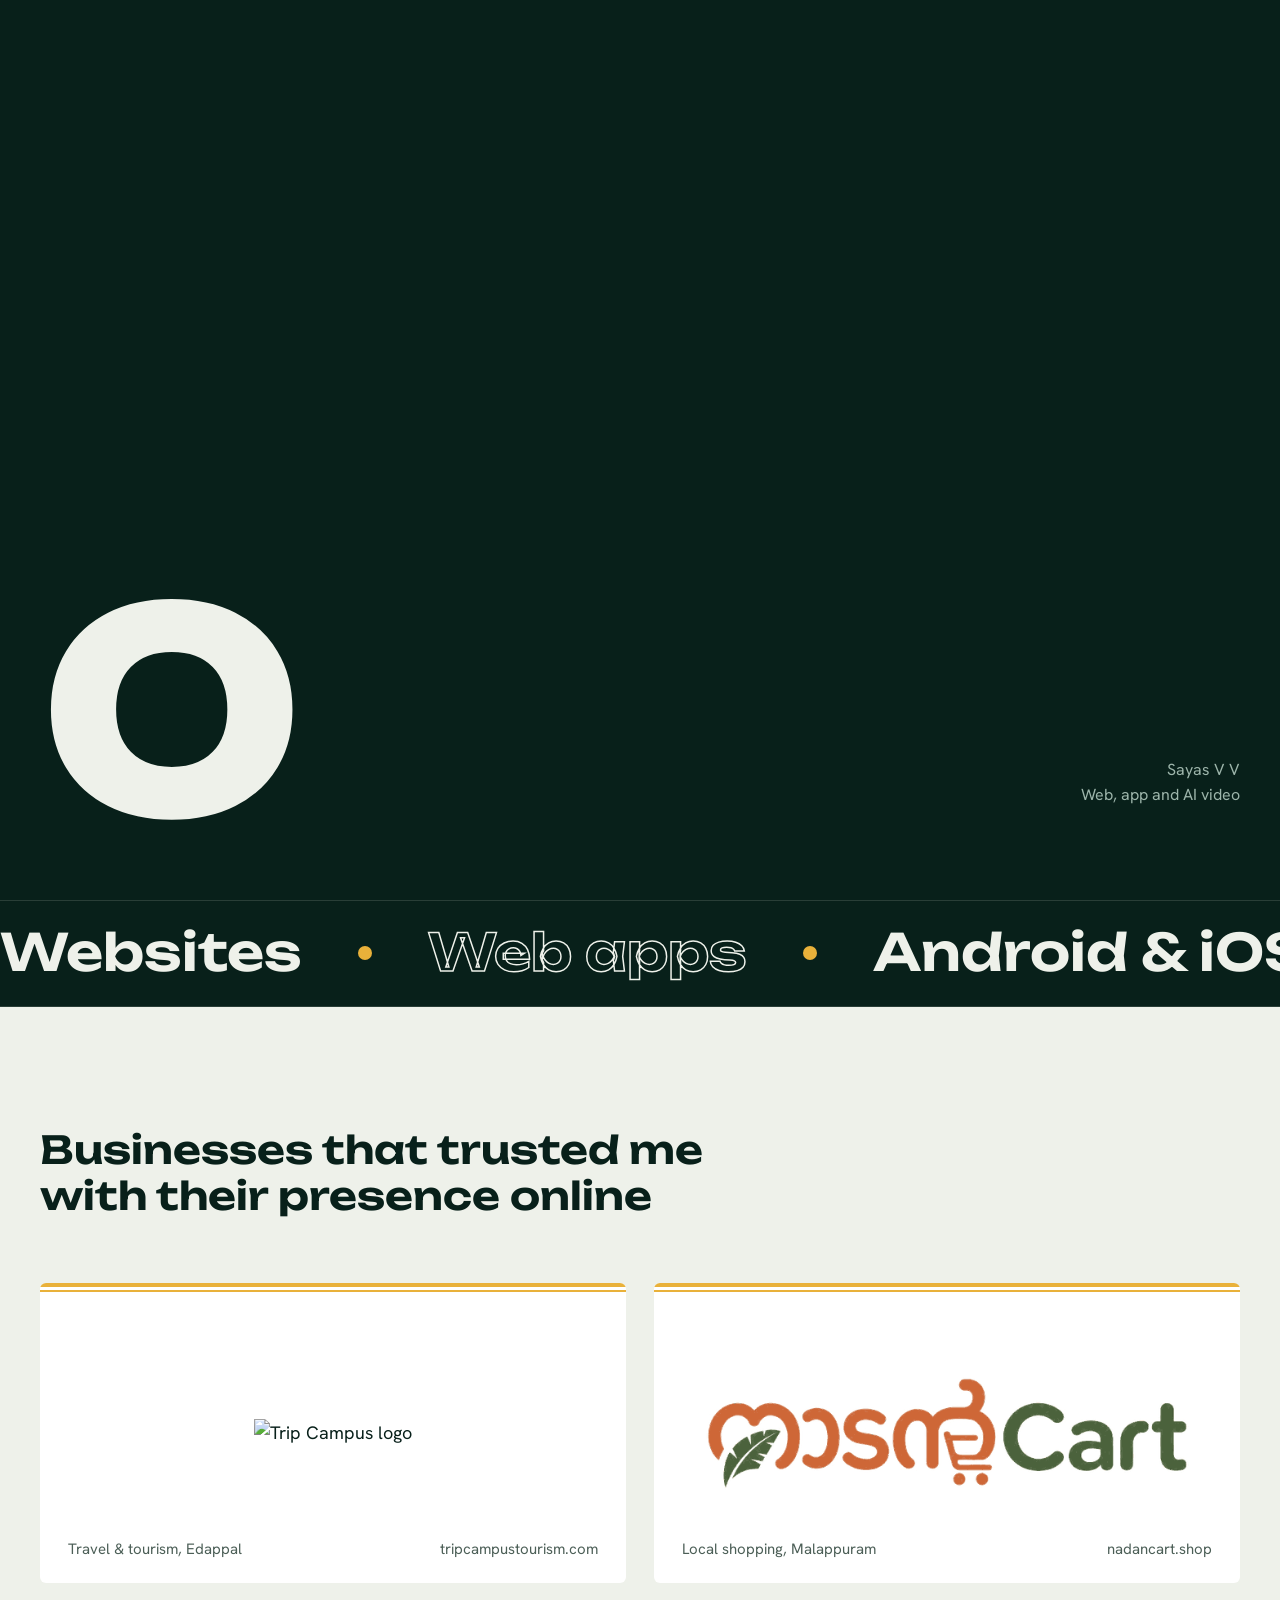
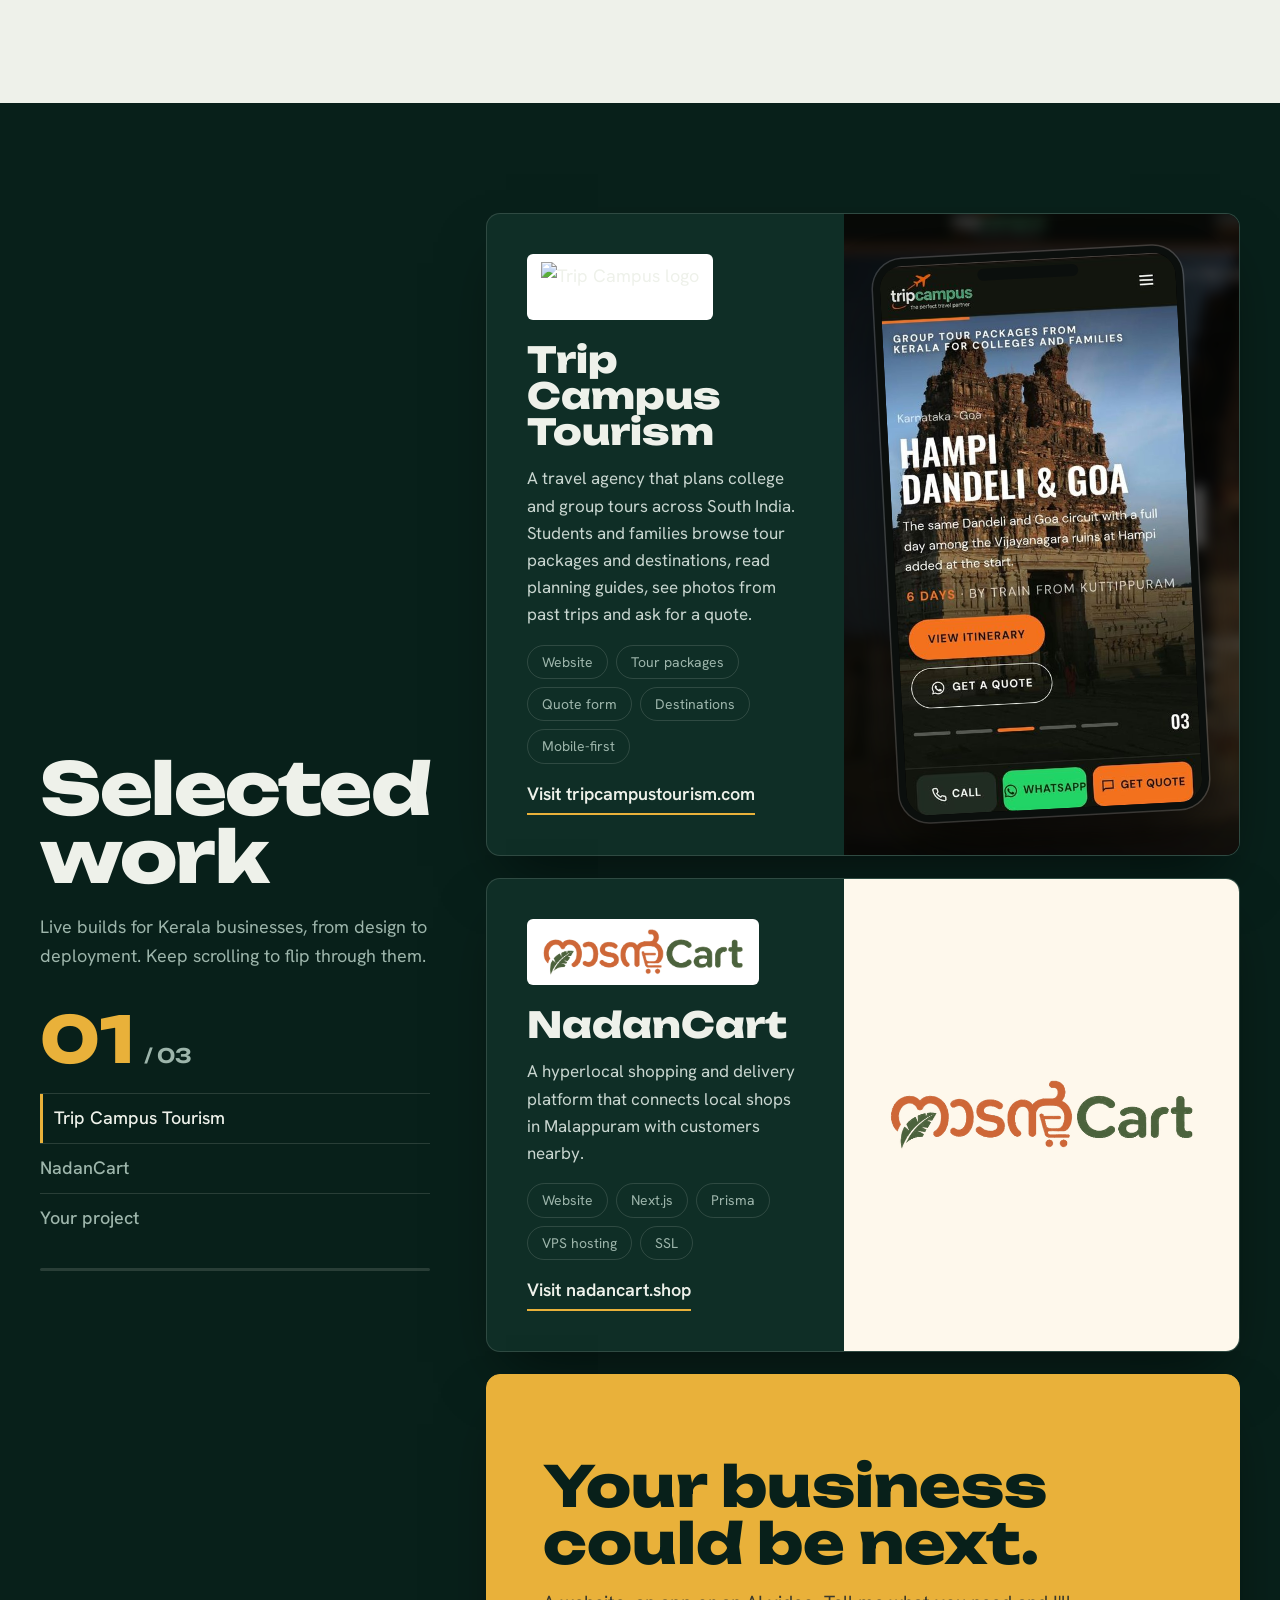
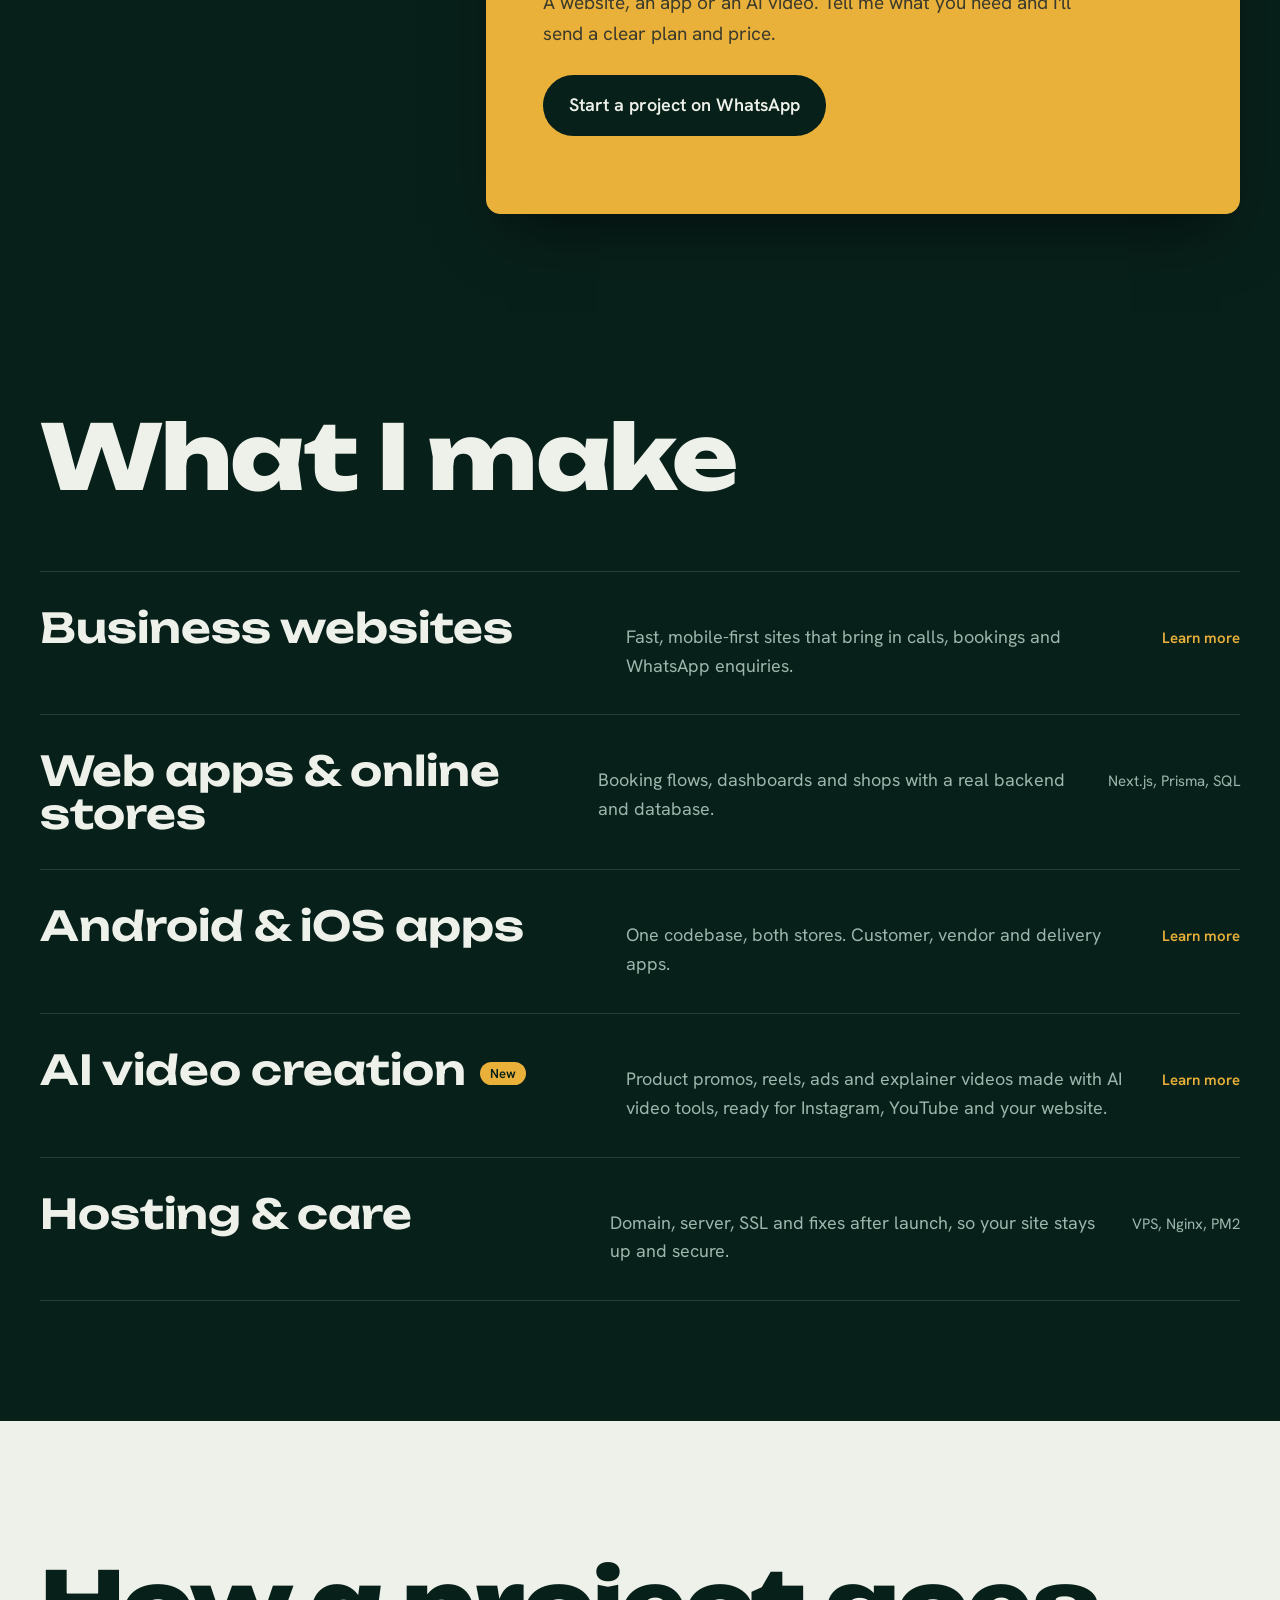
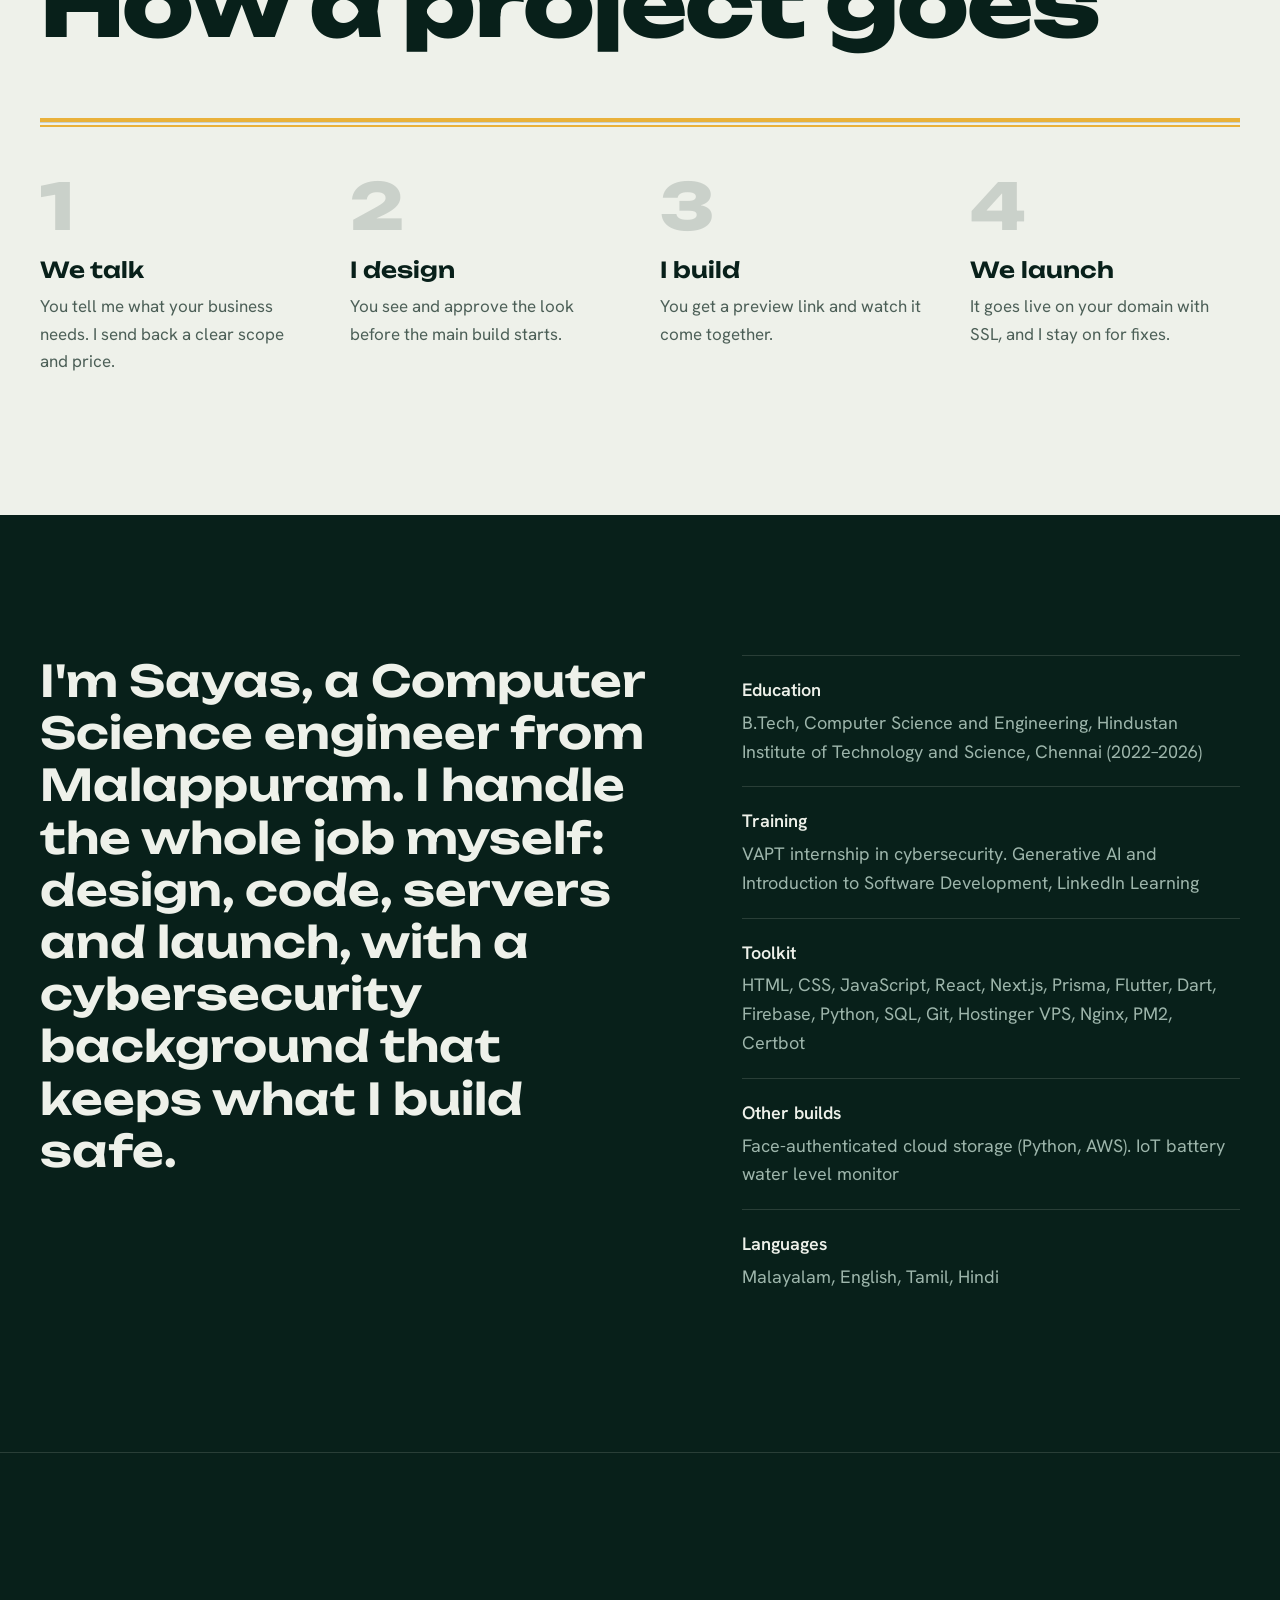
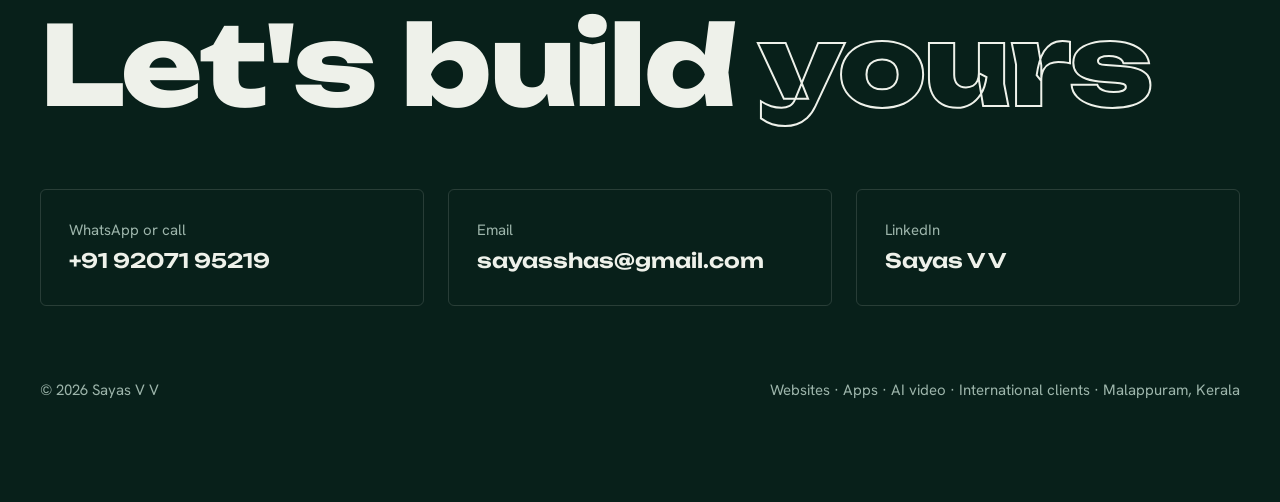
==== commit a2c5f5b3: "Add international clients page Co-Authored-By: Claude Opus 5.5 <noreply@anthropic.com> Claude-Sessio" ====
--- a/index.html
+++ b/index.html
@@ -1,8 +1,9 @@
 <!DOCTYPE html>
-<html lang="en">
+<html lang="en-IN">
 <head>
 <meta charset="utf-8">
-<meta name="viewport" content="width=device-width, initial-scale=1">
+<meta name="format-detection" content="telephone=no">
+<meta name="viewport" content="width=device-width, initial-scale=1, viewport-fit=cover">
 <title>Freelance Web &amp; App Developer, Malappuram | Sayas V V</title>
 <meta name="description" content="Freelance web and app developer in Malappuram, Kerala. I build business websites, online stores, Flutter apps and AI videos. Message me on WhatsApp for a quote.">
 <link rel="canonical" href="https://www.sayasvvportfolio.space/">
@@ -23,6 +24,8 @@
 <meta name="twitter:description" content="Websites, mobile apps and AI videos for businesses, built and launched end to end.">
 <meta name="twitter:image" content="https://www.sayasvvportfolio.space/og-image.jpg">
 <meta name="theme-color" content="#08201A">
+<link rel="manifest" href="site.webmanifest">
+<meta name="msapplication-TileColor" content="#08201A">
 <link rel="icon" href="favicon.svg" type="image/svg+xml">
 <link rel="apple-touch-icon" href="apple-touch-icon.png">
 <script type="application/ld+json">
@@ -174,6 +177,7 @@
   --line:rgba(238,241,234,.14);
 }
 *{box-sizing:border-box}
+html{-webkit-text-size-adjust:100%;text-size-adjust:100%}
 .sr{position:absolute!important;width:1px;height:1px;padding:0;margin:-1px;overflow:hidden;clip:rect(0,0,0,0);white-space:nowrap;border:0}
 html{background:var(--ink)}
 body{margin:0;background:var(--ink);color:var(--paper);font:18px/1.6 "Hanken Grotesk",system-ui,sans-serif;-webkit-font-smoothing:antialiased;overflow-x:hidden}
@@ -203,7 +207,7 @@
 header nav a.pill{border:1.5px solid #fff;border-radius:40px;padding:9px 20px}
 
 /* ---------- hero ---------- */
-.hero{position:relative;min-height:100svh;display:flex;flex-direction:column;justify-content:flex-end;padding:120px 0 48px;overflow:hidden}
+.hero{position:relative;min-height:100vh;min-height:100svh;display:flex;flex-direction:column;justify-content:flex-end;padding:120px 0 48px;overflow:hidden}
 #ripples{position:absolute;inset:0;width:100%;height:100%;opacity:.9}
 .hero .wrap{position:relative;width:100%}
 .role{font-size:20px;color:var(--mist);margin:0 0 10px;overflow:hidden}
@@ -236,7 +240,7 @@
 
 /* ---------- work: cards change as you scroll ---------- */
 .work{position:relative;background:var(--ink)}
-.work-pin{min-height:100svh;display:flex;align-items:center;padding:110px 0 60px}
+.work-pin{min-height:100vh;min-height:100svh;display:flex;align-items:center;padding:110px 0 60px}
 .work-grid{display:grid;grid-template-columns:.72fr 1.6fr;gap:56px;align-items:center;width:100%}
 .work-side h2{font-weight:800;font-size:clamp(48px,5.6vw,96px);margin:0 0 22px}
 .work-side p{color:var(--mist);margin:0 0 36px;max-width:22em}
@@ -249,7 +253,7 @@
 .work-bar{height:3px;background:var(--line);border-radius:3px;overflow:hidden}
 .work-bar i{display:block;height:100%;width:0;background:var(--gold)}
 .deck{display:flex;flex-direction:column;gap:22px}
-.cards-on .deck{position:relative;display:block;height:min(72svh,620px)}
+.cards-on .deck{position:relative;display:block;height:min(72vh,620px);height:min(72svh,620px)}
 .cards-on .deck .proj{position:absolute;inset:0;will-change:transform}
 .proj{display:grid;grid-template-columns:.95fr 1.05fr;background:var(--ink-2);border-radius:14px;overflow:hidden;min-height:440px;box-shadow:0 30px 60px -20px rgba(0,0,0,.55);border:1px solid var(--line)}
 .proj-info{padding:40px;display:flex;flex-direction:column;gap:16px}
@@ -370,7 +374,7 @@
   .work-count{font-size:34px;margin:0}
   .work-count .tot{font-size:15px}
   .work-bar{grid-column:1/-1;margin-top:6px}
-  .cards-on .deck{height:calc(100svh - 84px - 84px - 120px);min-height:430px;max-height:640px}
+  .cards-on .deck{height:calc(100vh - 84px - 84px - 120px);height:calc(100svh - 84px - 84px - 120px);min-height:430px;max-height:640px}
   .proj{grid-template-columns:1fr;grid-template-rows:34% 1fr;min-height:0}
   .proj-media{order:-1}
   .proj-media.cart img{width:68%}
@@ -606,7 +610,7 @@
       </div>
       <footer>
         <span>© <span id="yr">2026</span> Sayas V V</span>
-        <span><a href="web-design-malappuram/" style="text-decoration:none">Websites</a> · <a href="app-development-kerala/" style="text-decoration:none">Apps</a> · <a href="ai-video-creation-kerala/" style="text-decoration:none">AI video</a> · Malappuram, Kerala</span>
+        <span><a href="web-design-malappuram/" style="text-decoration:none">Websites</a> · <a href="app-development-kerala/" style="text-decoration:none">Apps</a> · <a href="ai-video-creation-kerala/" style="text-decoration:none">AI video</a> · <a href="hire-web-developer-india/" style="text-decoration:none">International clients</a> · Malappuram, Kerala</span>
       </footer>
     </div>
   </section>
